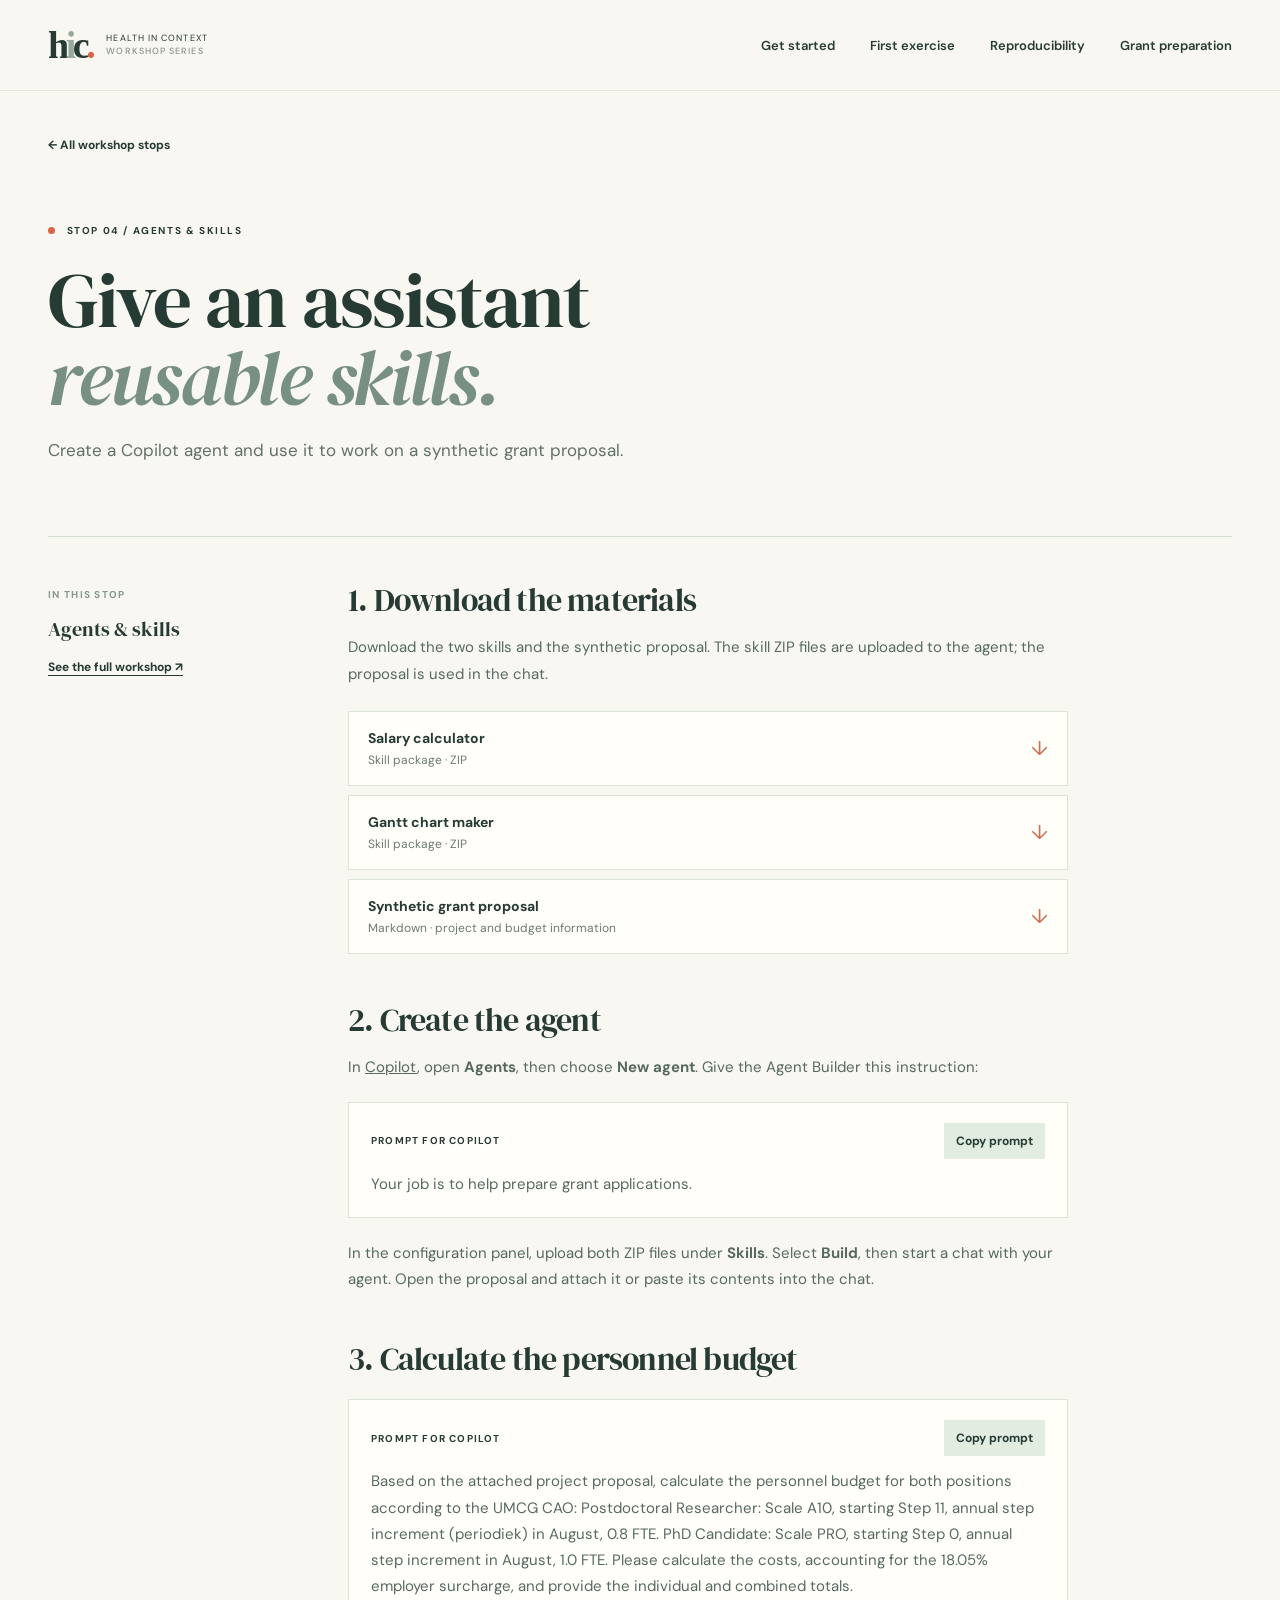
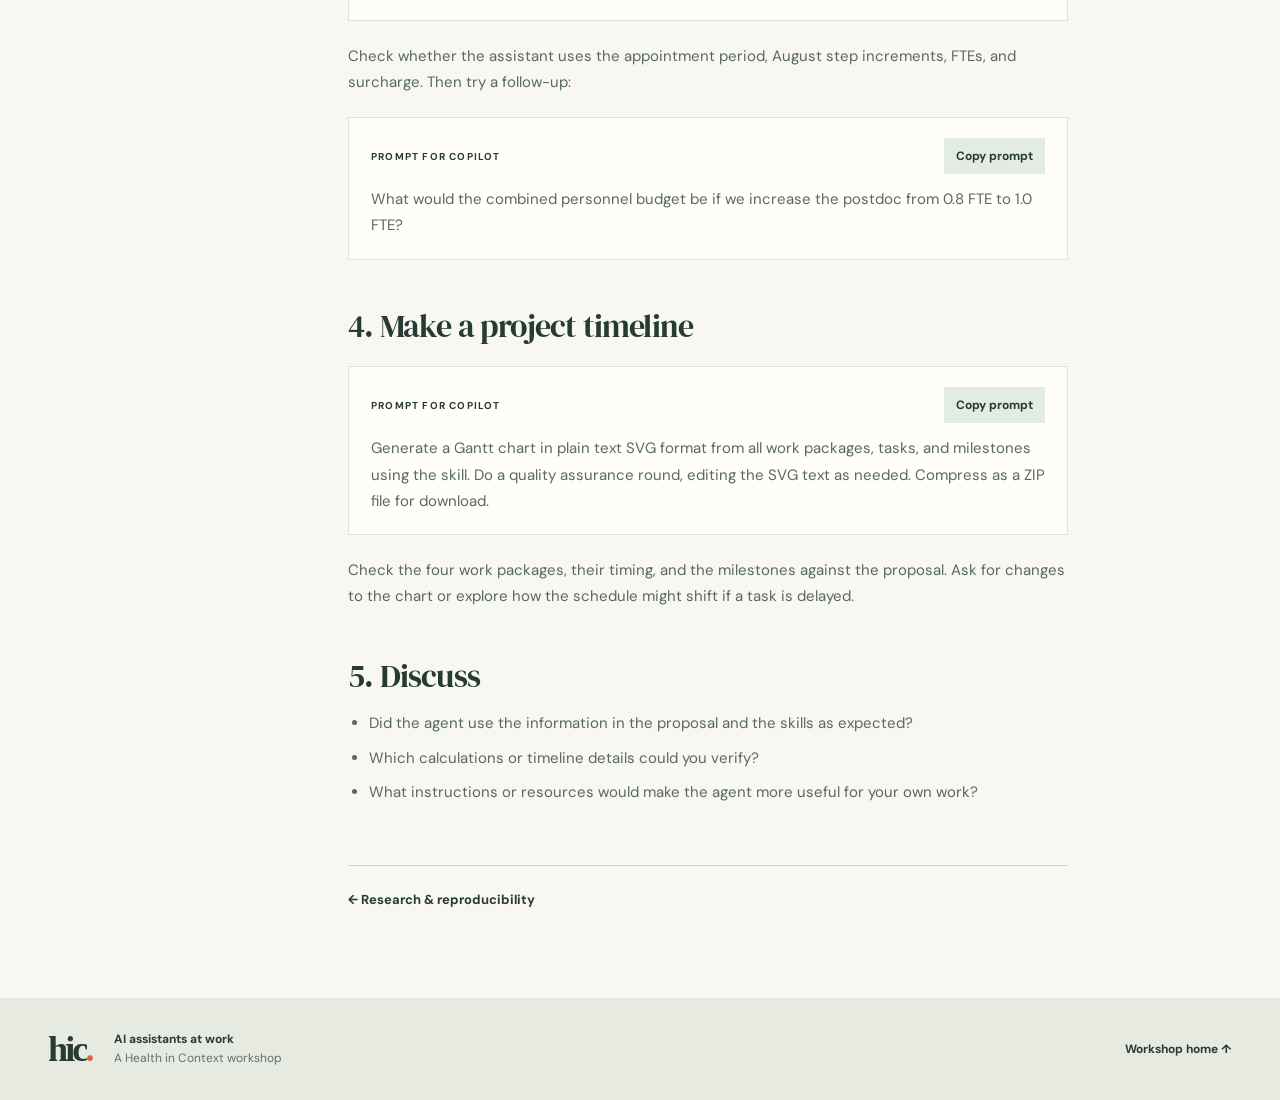
==== docs/grant.html @ f4c0f3a9 "Add workshop participant website" ====
<!doctype html><html lang="en"><head><meta charset="utf-8"><meta name="viewport" content="width=device-width, initial-scale=1"><title>Agents &amp; skills · AI assistants at work</title><link rel="stylesheet" href="style.css"><script src="script.js" defer></script></head><body>
<header class="topbar"><a class="brand" href="index.html"><span class="brand-mark">h<span>i</span>c<span class="brand-dot">.</span></span><span>HEALTH IN CONTEXT<br><b>WORKSHOP SERIES</b></span></a><nav aria-label="Workshop navigation"><a href="start.html">Get started</a><a href="first-exercise.html">First exercise</a><a href="reproducibility.html">Reproducibility</a><a href="grant.html">Grant preparation</a></nav></header>
<main class="page-main wrap"><a class="back-link" href="index.html#exercises">← All workshop stops</a><div class="page-hero"><p class="eyebrow"><span class="status-dot"></span> STOP 04 / AGENTS &amp; SKILLS</p><h1>Give an assistant<br><em>reusable skills.</em></h1><p>Create a Copilot agent and use it to work on a synthetic grant proposal.</p></div><div class="page-layout"><aside class="page-aside"><span>IN THIS STOP</span><p>Agents &amp; skills</p><a href="index.html#exercises">See the full workshop ↗</a></aside><div class="page-content"><h2>1. Download the materials</h2><p>Download the two skills and the synthetic proposal. The skill ZIP files are uploaded to the agent; the proposal is used in the chat.</p><div class="downloads"><a class="download" href="downloads/salary-calculator.zip" download><span><strong>Salary calculator</strong><small>Skill package · ZIP</small></span><span aria-hidden="true">↓</span></a><a class="download" href="downloads/make-gantt-chart.zip" download><span><strong>Gantt chart maker</strong><small>Skill package · ZIP</small></span><span aria-hidden="true">↓</span></a><a class="download" href="downloads/synthetic_grant_proposal.md" download><span><strong>Synthetic grant proposal</strong><small>Markdown · project and budget information</small></span><span aria-hidden="true">↓</span></a></div><h2>2. Create the agent</h2><p>In <a href="https://m365.cloud.microsoft/chat" target="_blank" rel="noopener noreferrer">Copilot</a>, open <strong>Agents</strong>, then choose <strong>New agent</strong>. Give the Agent Builder this instruction:</p><div class="prompt-box"><div class="prompt-head"><span>PROMPT FOR COPILOT</span><button type="button" class="copy-prompt">Copy prompt</button></div><p class="prompt-text">Your job is to help prepare grant applications.</p><span class="copy-status sr-only" aria-live="polite"></span></div><p>In the configuration panel, upload both ZIP files under <strong>Skills</strong>. Select <strong>Build</strong>, then start a chat with your agent. Open the proposal and attach it or paste its contents into the chat.</p><h2>3. Calculate the personnel budget</h2><div class="prompt-box"><div class="prompt-head"><span>PROMPT FOR COPILOT</span><button type="button" class="copy-prompt">Copy prompt</button></div><p class="prompt-text">Based on the attached project proposal, calculate the personnel budget for both positions according to the UMCG CAO: Postdoctoral Researcher: Scale A10, starting Step 11, annual step increment (periodiek) in August, 0.8 FTE. PhD Candidate: Scale PRO, starting Step 0, annual step increment in August, 1.0 FTE. Please calculate the costs, accounting for the 18.05% employer surcharge, and provide the individual and combined totals.</p><span class="copy-status sr-only" aria-live="polite"></span></div>
<p>Check whether the assistant uses the appointment period, August step increments, FTEs, and surcharge. Then try a follow-up:</p><div class="prompt-box"><div class="prompt-head"><span>PROMPT FOR COPILOT</span><button type="button" class="copy-prompt">Copy prompt</button></div><p class="prompt-text">What would the combined personnel budget be if we increase the postdoc from 0.8 FTE to 1.0 FTE?</p><span class="copy-status sr-only" aria-live="polite"></span></div><h2>4. Make a project timeline</h2><div class="prompt-box"><div class="prompt-head"><span>PROMPT FOR COPILOT</span><button type="button" class="copy-prompt">Copy prompt</button></div><p class="prompt-text">Generate a Gantt chart in plain text SVG format from all work packages, tasks, and milestones using the skill. Do a quality assurance round, editing the SVG text as needed. Compress as a ZIP file for download.</p><span class="copy-status sr-only" aria-live="polite"></span></div>
<p>Check the four work packages, their timing, and the milestones against the proposal. Ask for changes to the chart or explore how the schedule might shift if a task is delayed.</p><h2>5. Discuss</h2><ul><li>Did the agent use the information in the proposal and the skills as expected?</li><li>Which calculations or timeline details could you verify?</li><li>What instructions or resources would make the agent more useful for your own work?</li></ul><nav class="page-navigation" aria-label="Workshop stops"><a href="reproducibility.html">← Research & reproducibility</a><span></span></nav></div></div></main><footer><div class="wrap footer-inner"><span class="footer-brand">hic<span>.</span></span><p>AI assistants at work<br><span>A Health in Context workshop</span></p><a href="index.html">Workshop home ↑</a></div></footer></body></html>
---- docs/style.css ----
@import url('https://fonts.googleapis.com/css2?family=DM+Sans:wght@400;500;600;700&family=DM+Serif+Display:ital@0;1&display=swap');
:root{--ink:#273b35;--paper:#f8f7f1;--accent:#d96448;--muted:#61716a}*{box-sizing:border-box}html{scroll-behavior:smooth}body{margin:0;background:var(--paper);color:var(--ink);font-family:'DM Sans',sans-serif;font-size:16px}a{color:inherit}h1,h2,h3,p{margin-top:0}h1,h2,h3{font-family:'DM Serif Display',Georgia,serif;font-weight:400;letter-spacing:-.025em}em{font-weight:400}h2{font-size:clamp(2.7rem,5vw,4.7rem);line-height:1.02;margin-bottom:0}.wrap{max-width:1280px;padding-left:48px;padding-right:48px;margin:auto}.topbar{height:91px;display:flex;align-items:center;justify-content:space-between;padding:0 48px;border-bottom:1px solid #e3e6dc;max-width:1440px;margin:auto}.brand{text-decoration:none;display:flex;align-items:center;gap:14px;font-size:9px;line-height:1.5;letter-spacing:.12em}.brand b{font-weight:500;color:#87918b}.brand-mark{font:bold 38px Georgia,serif;letter-spacing:-.09em}.brand-mark span:first-child{color:#98a999}.brand-dot,.footer-brand span{color:var(--accent)}nav{display:flex;align-items:center;gap:35px}nav a{text-decoration:none;font-size:13px;font-weight:600}nav .nav-action{background:var(--ink);color:white;padding:14px 18px;border-radius:3px}.nav-action span{margin-left:12px}.hero{min-height:585px;display:grid;grid-template-columns:1.05fr .95fr;align-items:center;gap:40px;padding-top:55px;padding-bottom:65px}.eyebrow{font-size:10px;font-weight:700;letter-spacing:.16em;margin-bottom:25px}.status-dot{display:inline-block;width:7px;height:7px;border-radius:50%;background:var(--accent);margin-right:8px}.hero h1{font-size:clamp(4rem,6.4vw,6.4rem);line-height:.99;margin-bottom:25px}.hero h1 em,.section-heading h2 em,.guide-title h2 em,.closing h2 em{color:#789081}.hero-description{max-width:470px;color:#62736b;line-height:1.75;font-size:16px}.hero-actions{display:flex;align-items:center;gap:27px;margin-top:32px}.button{text-decoration:none;display:inline-flex;gap:35px;align-items:center;padding:17px 21px;font-size:13px;font-weight:700;border-radius:3px}.primary{background:var(--accent);color:white}.text-link{font-size:13px;font-weight:700;text-decoration:none}.hero-art{height:430px;position:relative;background:#e5e9dd;border-radius:48% 48% 46% 46%;overflow:hidden}.art-orbit{position:absolute;border:1px solid #bdcabc;border-radius:50%;inset:35px}.orbit-two{inset:70px}.art-card{position:absolute;background:#fbfaf4;box-shadow:0 16px 30px #5167591c;border:1px solid #e2e7dc;border-radius:5px;padding:19px 22px}.art-card span{display:block;color:#a0a9a0;font-size:9px;font-weight:700;letter-spacing:.12em;margin-bottom:14px}.art-card b{font-size:15px}.card-top{width:235px;top:62px;left:14%;transform:rotate(-6deg)}.art-line{height:6px;background:#e9ece3;width:90%;margin-top:14px;border-radius:6px}.art-line.short{width:58%;margin-top:7px}.card-bottom{width:265px;bottom:48px;right:12%;transform:rotate(5deg)}.mini-chart{height:95px;margin-bottom:12px;border-bottom:1px solid #d5ddd3;position:relative;display:flex;justify-content:space-between}.mini-chart i{height:100%;border-left:1px solid #e8ece5}.mini-chart svg{position:absolute;inset:0;width:100%;height:100%}.art-spark{position:absolute;font-size:58px;color:var(--accent);right:19%;top:35px}.art-caption{position:absolute;left:9%;bottom:43px;font-size:9px;line-height:1.6;letter-spacing:.12em;font-weight:700;color:#768b7b}.journey{background:#30493f;color:#f6f6ee}.journey-inner{display:grid;grid-template-columns:1fr 1fr;gap:80px;padding-top:60px;padding-bottom:65px}.light{color:#b7cab9}.journey h2{font-size:3.5rem}.journey h2 em{color:#b7cab9}.journey-inner>div+div>p{font-size:17px;line-height:1.65;max-width:530px;color:#e0e8df}.steps{display:flex;gap:25px;border-top:1px solid #708378;padding-top:20px;margin-top:25px;flex-wrap:wrap}.steps span{font-size:11px;color:#e0e8df}.steps b{color:#e7a390;margin-right:6px}.exercises{padding-top:100px;padding-bottom:110px}.section-heading{display:flex;justify-content:space-between;align-items:end;gap:40px;margin-bottom:45px}.section-heading>p{max-width:370px;line-height:1.7;color:var(--muted);font-size:14px;margin-bottom:5px}.cards{display:grid;grid-template-columns:repeat(4,1fr);gap:14px}.topic-card{min-height:335px;padding:22px;text-decoration:none;display:flex;flex-direction:column;transition:transform .2s}.topic-card:hover{transform:translateY(-5px)}.card-cream{background:#ebe8d8}.card-peach{background:#f3dfd4}.card-green{background:#dce8d9}.card-blue{background:#dbe7e6}.card-meta{display:flex;justify-content:space-between;font-size:9px;font-weight:700;letter-spacing:.11em}.card-icon{font-size:37px;color:#d2694d;margin-top:32px;height:47px}.topic-card h3{font-size:31px;line-height:1.05;margin:12px 0}.topic-card p{font-size:13px;line-height:1.6;color:#52645c;max-width:215px}.card-link{font-size:12px;font-weight:700;margin-top:auto;padding-top:16px;border-top:1px solid #859c8b70;display:flex;justify-content:space-between}.guide{background:#efefe7;padding:95px 0}.guide-title{margin-bottom:55px}.guide-title>p:last-child{color:var(--muted);line-height:1.7;margin-top:18px}.guide-row{display:grid;grid-template-columns:1fr 2fr;gap:40px;border-top:1px solid #cfd8cc;padding:38px 0;scroll-margin-top:20px}.row-number{font:36px 'DM Serif Display',Georgia,serif;color:#d16d50}.row-number span{font:700 10px 'DM Sans',sans-serif;letter-spacing:.13em;color:#74837b;margin-left:15px}.guide-row h3{font-size:30px;margin-bottom:12px}.guide-row p{max-width:710px;line-height:1.7;color:#566a60;font-size:15px}.inline-action{font-size:13px;font-weight:700;text-underline-offset:5px}.prompt-box{background:#fffef9;border:1px solid #dce3d7;padding:20px 22px;margin:22px 0}.prompt-head{display:flex;justify-content:space-between;align-items:center;gap:10px;margin-bottom:12px}.prompt-head span{font-size:10px;letter-spacing:.12em;font-weight:700}.prompt-head button{font:700 12px 'DM Sans',sans-serif;color:var(--ink);background:#e3ece0;border:0;padding:10px 12px;cursor:pointer}.prompt-box p{font-size:13px;line-height:1.7;margin:0}.note{font-size:12px!important;margin:20px 0 0}.closing{padding-top:100px;padding-bottom:100px;display:grid;grid-template-columns:auto 1.3fr 1fr auto;align-items:center;gap:35px}.closing-star{font-size:65px;color:var(--accent)}.closing h2{font-size:3.2rem}.closing>p{color:var(--muted);font-size:14px;line-height:1.7;max-width:300px;margin:0}.dark{background:var(--ink);color:white;white-space:nowrap}footer{background:#e6eae1}.footer-inner{display:flex;align-items:center;gap:22px;padding-top:30px;padding-bottom:30px}.footer-brand{font:bold 36px Georgia,serif;letter-spacing:-.08em}.footer-inner p{font-size:12px;font-weight:700;line-height:1.6;margin:0}.footer-inner p span{font-weight:400;color:var(--muted)}.footer-inner>a{margin-left:auto;font-size:12px;font-weight:700;text-decoration:none}.sr-only{position:absolute;width:1px;height:1px;padding:0;margin:-1px;overflow:hidden;clip:rect(0,0,0,0);white-space:nowrap;border:0}a:focus-visible,button:focus-visible{outline:3px solid #bd5138;outline-offset:4px}@media(max-width:900px){.hero{grid-template-columns:1fr 1fr}.cards{grid-template-columns:repeat(2,1fr)}.closing{grid-template-columns:auto 1fr 1fr}.closing .button{grid-column:2}.hero-art{height:370px}.journey-inner{gap:30px}}@media(max-width:650px){.wrap{padding-left:22px;padding-right:22px}.topbar{padding:0 22px;height:75px}nav{gap:12px}nav a:not(.nav-action){display:none}.hero{grid-template-columns:1fr;padding-top:55px;gap:35px}.hero h1{font-size:3.7rem}.hero-art{height:330px}.journey-inner{grid-template-columns:1fr;gap:25px}.journey h2{font-size:3rem}.section-heading{display:block}.section-heading>p{margin-top:20px}.exercises{padding-top:75px;padding-bottom:75px}.cards{grid-template-columns:1fr 1fr}.topic-card{padding:17px;min-height:300px}.topic-card h3{font-size:25px}.guide{padding:70px 0}.guide-row{grid-template-columns:1fr;gap:15px}.closing{grid-template-columns:auto 1fr;padding-top:70px;padding-bottom:70px}.closing>p,.closing .button{grid-column:2}.footer-inner{flex-wrap:wrap}.footer-inner>a{margin-left:0;width:100%}}
.page-main{padding-top:42px;padding-bottom:90px}.back-link{font-size:12px;font-weight:700;text-decoration:none}.page-hero{padding:70px 0 55px;max-width:850px}.page-hero h1{font-size:clamp(3.7rem,6vw,6rem);line-height:1;margin-bottom:20px}.page-hero h1 em{color:#789081}.page-hero>p:last-child{font-size:17px;line-height:1.7;color:var(--muted);max-width:620px}.page-layout{display:grid;grid-template-columns:220px minmax(0,720px);gap:80px;border-top:1px solid #d6ded3;padding-top:45px}.page-aside span{font-size:10px;font-weight:700;letter-spacing:.13em;color:#87978b}.page-aside p{font-family:'DM Serif Display',Georgia,serif;font-size:20px;margin:12px 0}.page-aside a{font-size:12px;font-weight:700;text-underline-offset:4px}.page-content h2{font-size:32px;line-height:1.15;margin:48px 0 15px}.page-content h2:first-child{margin-top:0}.page-content h3{font-size:23px;margin:30px 0 10px}.page-content p,.page-content li{color:#566a60;font-size:15px;line-height:1.75}.page-content li{margin-bottom:8px}.page-content ul{padding-left:21px}.tip{background:#e1ebe0;border-left:3px solid #789081;padding:20px 22px;margin:0 0 30px}.tip strong{font-size:13px}.tip p{margin:7px 0 0}.downloads{display:grid;gap:9px;margin:24px 0}.download{display:flex;justify-content:space-between;align-items:center;gap:15px;padding:17px 19px;background:#fffef9;border:1px solid #dce3d7;text-decoration:none}.download:hover{border-color:#789081}.download strong{display:block;font-size:14px}.download small{display:block;margin-top:5px;font-size:12px;color:#6d7b72}.download>span:last-child{font-size:20px;color:#d16d50}.page-navigation{display:flex;justify-content:space-between;gap:20px;border-top:1px solid #cfd8cc;padding-top:25px;margin-top:60px}.page-navigation a{font-size:13px;font-weight:700;text-decoration:none}.page-content code{background:#e8ece4;padding:2px 4px}@media(max-width:650px){.page-hero{padding:55px 0 40px}.page-hero h1{font-size:3.5rem}.page-layout{grid-template-columns:1fr;gap:28px}.page-aside{border-bottom:1px solid #d6ded3;padding-bottom:20px}.page-main{padding-bottom:65px}}
@media(max-width:650px){.topbar{height:auto;min-height:75px;flex-wrap:wrap;gap:12px;padding-top:16px;padding-bottom:14px}.topbar nav{width:100%;display:flex;gap:15px;overflow-x:auto;padding-bottom:3px}.topbar nav a:not(.nav-action){display:block;white-space:nowrap;font-size:12px}.hero{padding-bottom:45px}.exercises{padding-top:40px}}
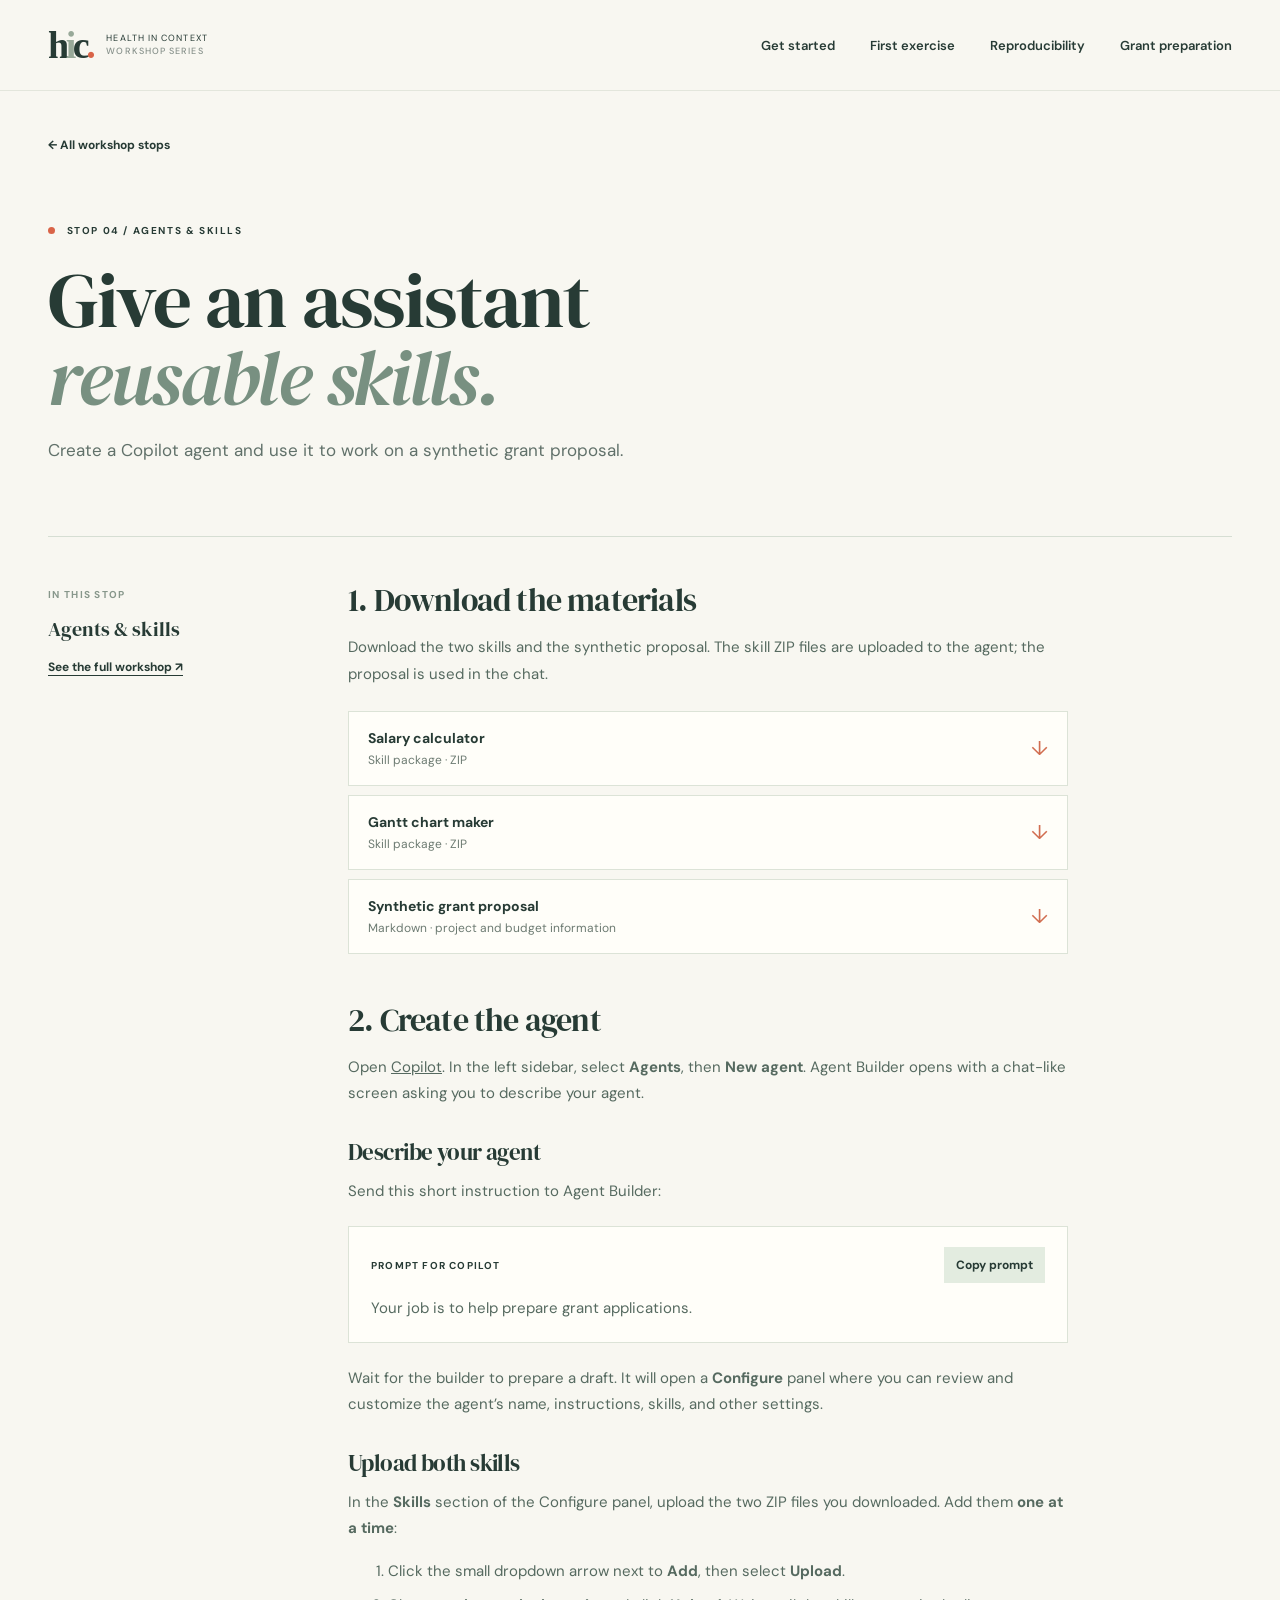
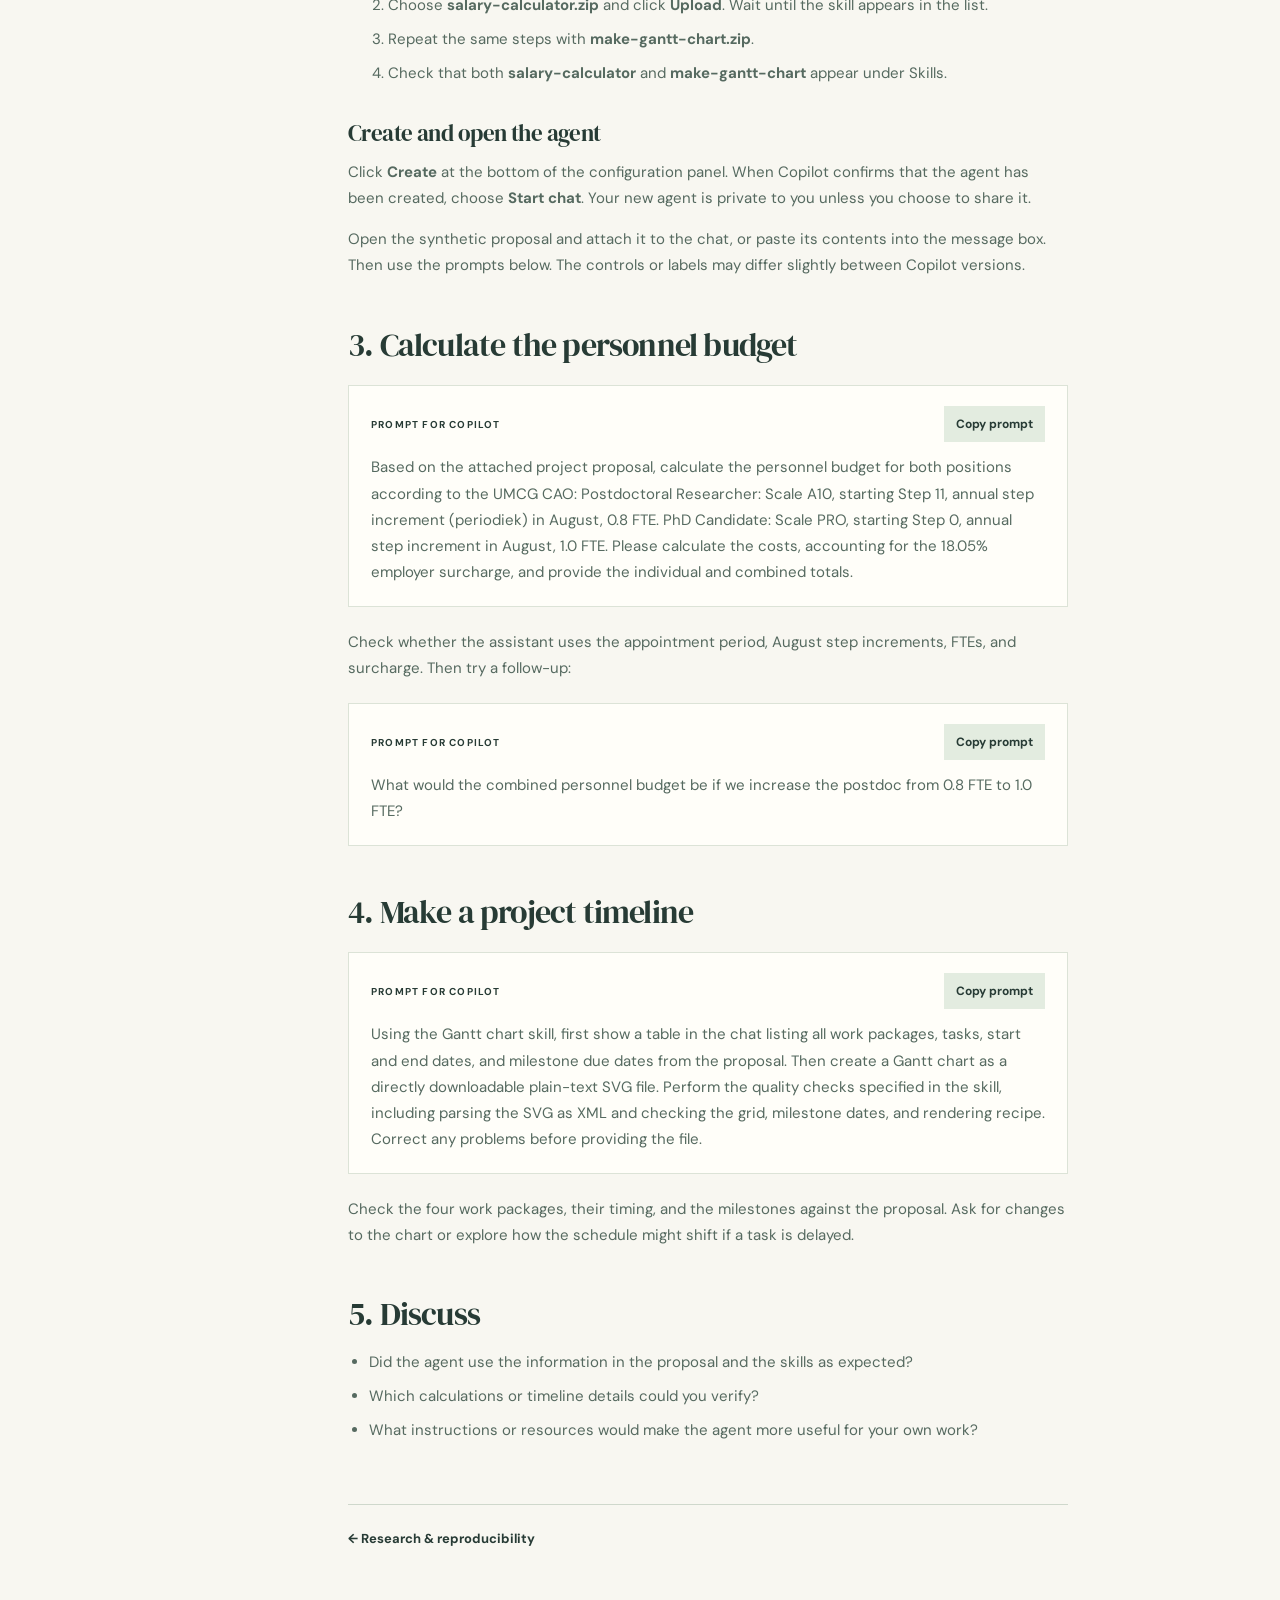
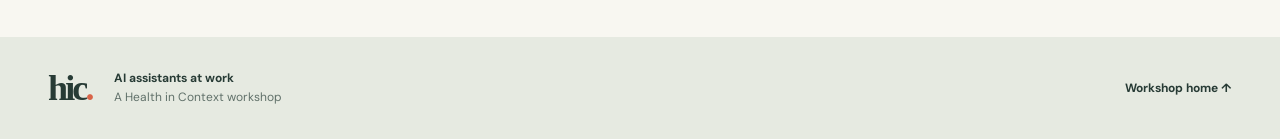
==== commit 48e054d0: "Clarify grant exercise setup and Gantt prompt" ====
--- a/docs/grant.html
+++ b/docs/grant.html
@@ -1,5 +1,5 @@
 <!doctype html><html lang="en"><head><meta charset="utf-8"><meta name="viewport" content="width=device-width, initial-scale=1"><title>Agents &amp; skills · AI assistants at work</title><link rel="stylesheet" href="style.css"><script src="script.js" defer></script></head><body>
 <header class="topbar"><a class="brand" href="index.html"><span class="brand-mark">h<span>i</span>c<span class="brand-dot">.</span></span><span>HEALTH IN CONTEXT<br><b>WORKSHOP SERIES</b></span></a><nav aria-label="Workshop navigation"><a href="start.html">Get started</a><a href="first-exercise.html">First exercise</a><a href="reproducibility.html">Reproducibility</a><a href="grant.html">Grant preparation</a></nav></header>
-<main class="page-main wrap"><a class="back-link" href="index.html#exercises">← All workshop stops</a><div class="page-hero"><p class="eyebrow"><span class="status-dot"></span> STOP 04 / AGENTS &amp; SKILLS</p><h1>Give an assistant<br><em>reusable skills.</em></h1><p>Create a Copilot agent and use it to work on a synthetic grant proposal.</p></div><div class="page-layout"><aside class="page-aside"><span>IN THIS STOP</span><p>Agents &amp; skills</p><a href="index.html#exercises">See the full workshop ↗</a></aside><div class="page-content"><h2>1. Download the materials</h2><p>Download the two skills and the synthetic proposal. The skill ZIP files are uploaded to the agent; the proposal is used in the chat.</p><div class="downloads"><a class="download" href="downloads/salary-calculator.zip" download><span><strong>Salary calculator</strong><small>Skill package · ZIP</small></span><span aria-hidden="true">↓</span></a><a class="download" href="downloads/make-gantt-chart.zip" download><span><strong>Gantt chart maker</strong><small>Skill package · ZIP</small></span><span aria-hidden="true">↓</span></a><a class="download" href="downloads/synthetic_grant_proposal.md" download><span><strong>Synthetic grant proposal</strong><small>Markdown · project and budget information</small></span><span aria-hidden="true">↓</span></a></div><h2>2. Create the agent</h2><p>In <a href="https://m365.cloud.microsoft/chat" target="_blank" rel="noopener noreferrer">Copilot</a>, open <strong>Agents</strong>, then choose <strong>New agent</strong>. Give the Agent Builder this instruction:</p><div class="prompt-box"><div class="prompt-head"><span>PROMPT FOR COPILOT</span><button type="button" class="copy-prompt">Copy prompt</button></div><p class="prompt-text">Your job is to help prepare grant applications.</p><span class="copy-status sr-only" aria-live="polite"></span></div><p>In the configuration panel, upload both ZIP files under <strong>Skills</strong>. Select <strong>Build</strong>, then start a chat with your agent. Open the proposal and attach it or paste its contents into the chat.</p><h2>3. Calculate the personnel budget</h2><div class="prompt-box"><div class="prompt-head"><span>PROMPT FOR COPILOT</span><button type="button" class="copy-prompt">Copy prompt</button></div><p class="prompt-text">Based on the attached project proposal, calculate the personnel budget for both positions according to the UMCG CAO: Postdoctoral Researcher: Scale A10, starting Step 11, annual step increment (periodiek) in August, 0.8 FTE. PhD Candidate: Scale PRO, starting Step 0, annual step increment in August, 1.0 FTE. Please calculate the costs, accounting for the 18.05% employer surcharge, and provide the individual and combined totals.</p><span class="copy-status sr-only" aria-live="polite"></span></div>
-<p>Check whether the assistant uses the appointment period, August step increments, FTEs, and surcharge. Then try a follow-up:</p><div class="prompt-box"><div class="prompt-head"><span>PROMPT FOR COPILOT</span><button type="button" class="copy-prompt">Copy prompt</button></div><p class="prompt-text">What would the combined personnel budget be if we increase the postdoc from 0.8 FTE to 1.0 FTE?</p><span class="copy-status sr-only" aria-live="polite"></span></div><h2>4. Make a project timeline</h2><div class="prompt-box"><div class="prompt-head"><span>PROMPT FOR COPILOT</span><button type="button" class="copy-prompt">Copy prompt</button></div><p class="prompt-text">Generate a Gantt chart in plain text SVG format from all work packages, tasks, and milestones using the skill. Do a quality assurance round, editing the SVG text as needed. Compress as a ZIP file for download.</p><span class="copy-status sr-only" aria-live="polite"></span></div>
+<main class="page-main wrap"><a class="back-link" href="index.html#exercises">← All workshop stops</a><div class="page-hero"><p class="eyebrow"><span class="status-dot"></span> STOP 04 / AGENTS &amp; SKILLS</p><h1>Give an assistant<br><em>reusable skills.</em></h1><p>Create a Copilot agent and use it to work on a synthetic grant proposal.</p></div><div class="page-layout"><aside class="page-aside"><span>IN THIS STOP</span><p>Agents &amp; skills</p><a href="index.html#exercises">See the full workshop ↗</a></aside><div class="page-content"><h2>1. Download the materials</h2><p>Download the two skills and the synthetic proposal. The skill ZIP files are uploaded to the agent; the proposal is used in the chat.</p><div class="downloads"><a class="download" href="downloads/salary-calculator.zip" download><span><strong>Salary calculator</strong><small>Skill package · ZIP</small></span><span aria-hidden="true">↓</span></a><a class="download" href="downloads/make-gantt-chart.zip" download><span><strong>Gantt chart maker</strong><small>Skill package · ZIP</small></span><span aria-hidden="true">↓</span></a><a class="download" href="downloads/synthetic_grant_proposal.md" download><span><strong>Synthetic grant proposal</strong><small>Markdown · project and budget information</small></span><span aria-hidden="true">↓</span></a></div><h2>2. Create the agent</h2><p>Open <a href="https://m365.cloud.microsoft/chat" target="_blank" rel="noopener noreferrer">Copilot</a>. In the left sidebar, select <strong>Agents</strong>, then <strong>New agent</strong>. Agent Builder opens with a chat-like screen asking you to describe your agent.</p><h3>Describe your agent</h3><p>Send this short instruction to Agent Builder:</p><div class="prompt-box"><div class="prompt-head"><span>PROMPT FOR COPILOT</span><button type="button" class="copy-prompt">Copy prompt</button></div><p class="prompt-text">Your job is to help prepare grant applications.</p><span class="copy-status sr-only" aria-live="polite"></span></div><p>Wait for the builder to prepare a draft. It will open a <strong>Configure</strong> panel where you can review and customize the agent’s name, instructions, skills, and other settings.</p><h3>Upload both skills</h3><p>In the <strong>Skills</strong> section of the Configure panel, upload the two ZIP files you downloaded. Add them <strong>one at a time</strong>:</p><ol><li>Click the small dropdown arrow next to <strong>Add</strong>, then select <strong>Upload</strong>.</li><li>Choose <strong>salary-calculator.zip</strong> and click <strong>Upload</strong>. Wait until the skill appears in the list.</li><li>Repeat the same steps with <strong>make-gantt-chart.zip</strong>.</li><li>Check that both <strong>salary-calculator</strong> and <strong>make-gantt-chart</strong> appear under Skills.</li></ol><h3>Create and open the agent</h3><p>Click <strong>Create</strong> at the bottom of the configuration panel. When Copilot confirms that the agent has been created, choose <strong>Start chat</strong>. Your new agent is private to you unless you choose to share it.</p><p>Open the synthetic proposal and attach it to the chat, or paste its contents into the message box. Then use the prompts below. The controls or labels may differ slightly between Copilot versions.</p><h2>3. Calculate the personnel budget</h2><div class="prompt-box"><div class="prompt-head"><span>PROMPT FOR COPILOT</span><button type="button" class="copy-prompt">Copy prompt</button></div><p class="prompt-text">Based on the attached project proposal, calculate the personnel budget for both positions according to the UMCG CAO: Postdoctoral Researcher: Scale A10, starting Step 11, annual step increment (periodiek) in August, 0.8 FTE. PhD Candidate: Scale PRO, starting Step 0, annual step increment in August, 1.0 FTE. Please calculate the costs, accounting for the 18.05% employer surcharge, and provide the individual and combined totals.</p><span class="copy-status sr-only" aria-live="polite"></span></div>
+<p>Check whether the assistant uses the appointment period, August step increments, FTEs, and surcharge. Then try a follow-up:</p><div class="prompt-box"><div class="prompt-head"><span>PROMPT FOR COPILOT</span><button type="button" class="copy-prompt">Copy prompt</button></div><p class="prompt-text">What would the combined personnel budget be if we increase the postdoc from 0.8 FTE to 1.0 FTE?</p><span class="copy-status sr-only" aria-live="polite"></span></div><h2>4. Make a project timeline</h2><div class="prompt-box"><div class="prompt-head"><span>PROMPT FOR COPILOT</span><button type="button" class="copy-prompt">Copy prompt</button></div><p class="prompt-text">Using the Gantt chart skill, first show a table in the chat listing all work packages, tasks, start and end dates, and milestone due dates from the proposal. Then create a Gantt chart as a directly downloadable plain-text SVG file. Perform the quality checks specified in the skill, including parsing the SVG as XML and checking the grid, milestone dates, and rendering recipe. Correct any problems before providing the file.</p><span class="copy-status sr-only" aria-live="polite"></span></div>
 <p>Check the four work packages, their timing, and the milestones against the proposal. Ask for changes to the chart or explore how the schedule might shift if a task is delayed.</p><h2>5. Discuss</h2><ul><li>Did the agent use the information in the proposal and the skills as expected?</li><li>Which calculations or timeline details could you verify?</li><li>What instructions or resources would make the agent more useful for your own work?</li></ul><nav class="page-navigation" aria-label="Workshop stops"><a href="reproducibility.html">← Research & reproducibility</a><span></span></nav></div></div></main><footer><div class="wrap footer-inner"><span class="footer-brand">hic<span>.</span></span><p>AI assistants at work<br><span>A Health in Context workshop</span></p><a href="index.html">Workshop home ↑</a></div></footer></body></html>
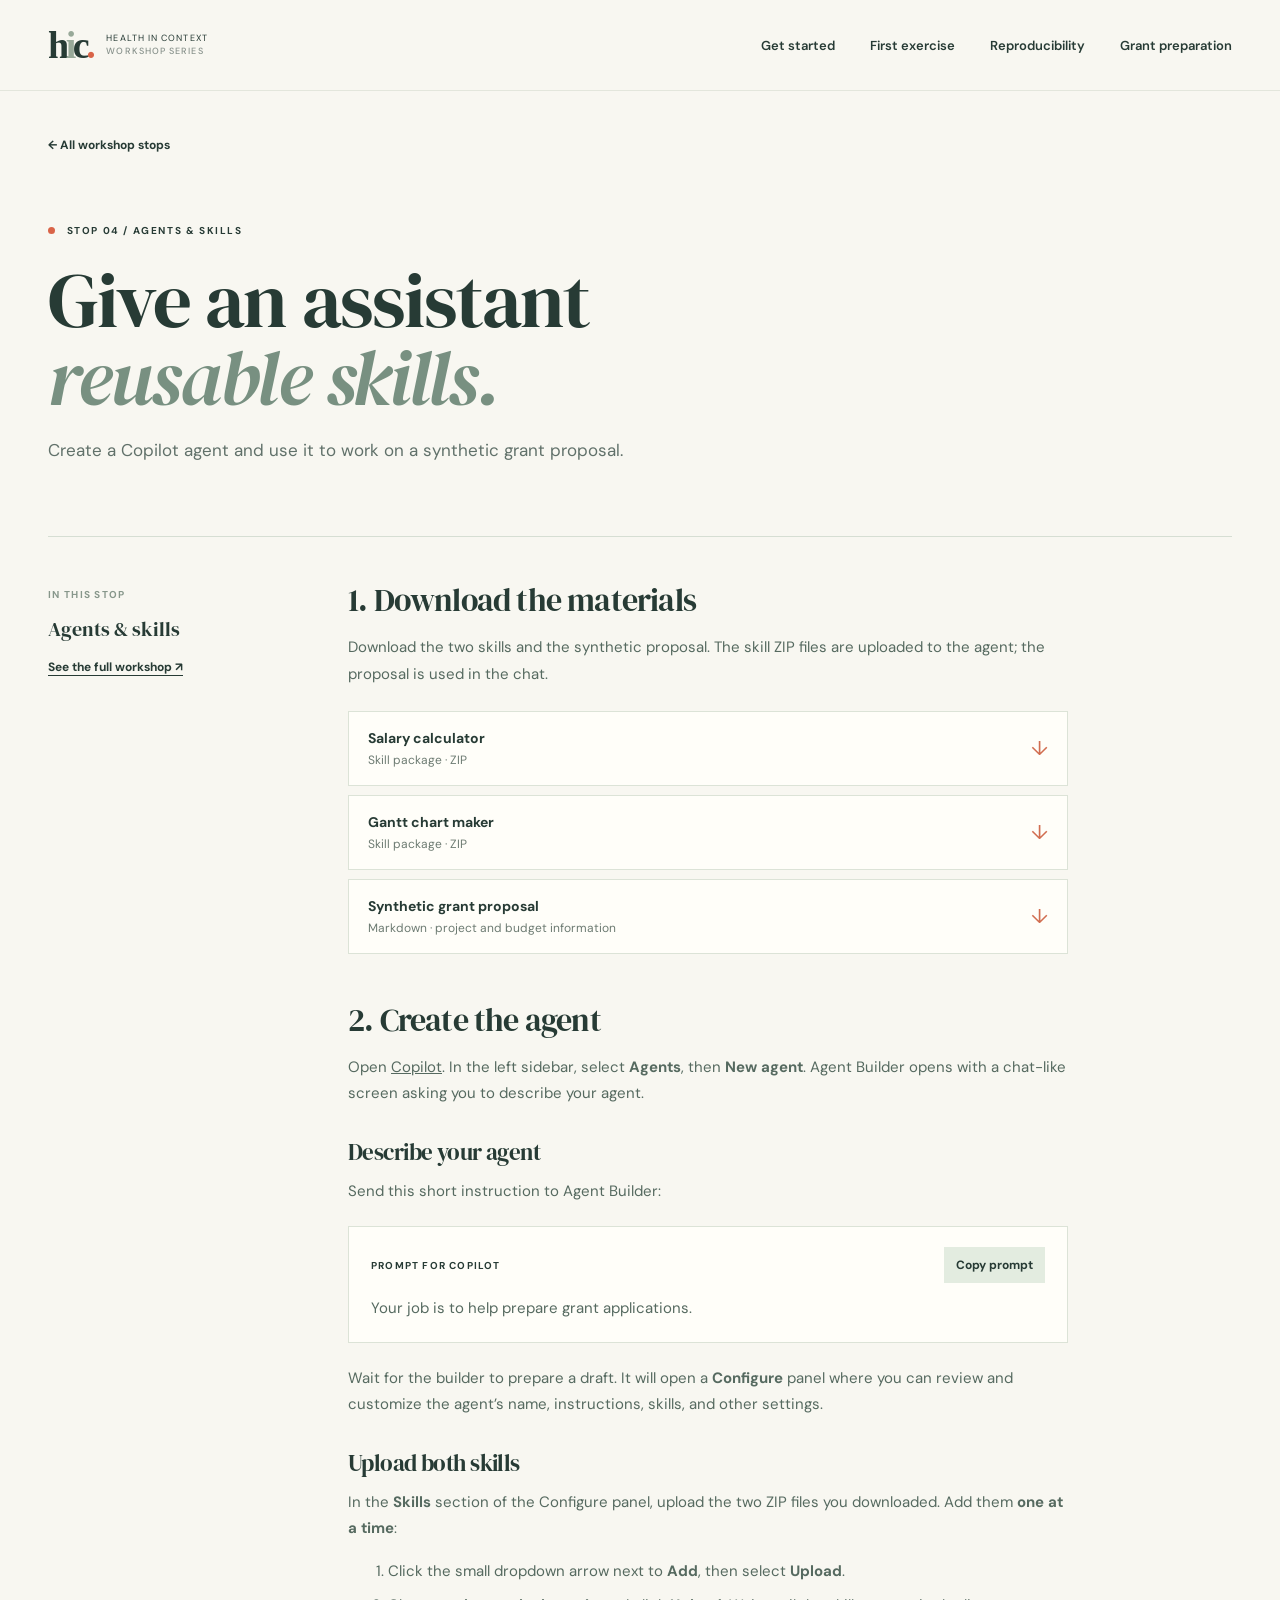
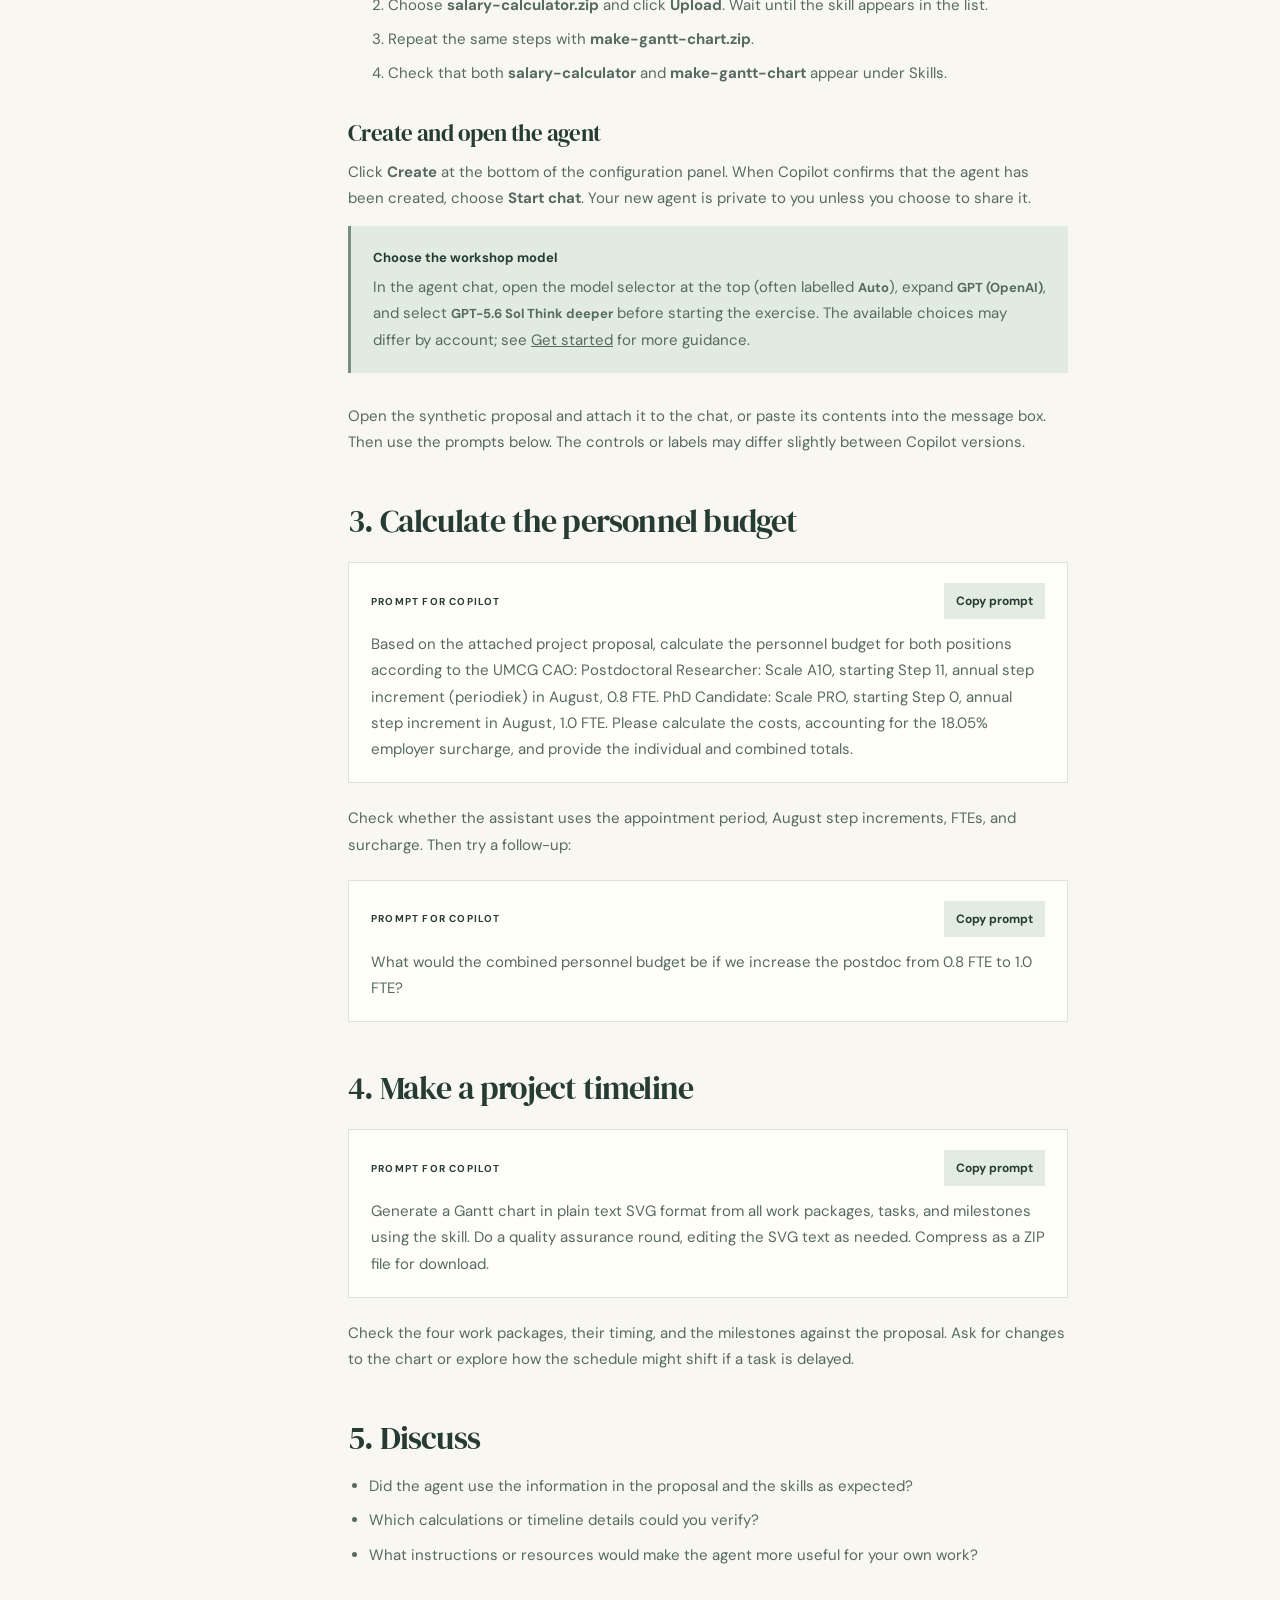
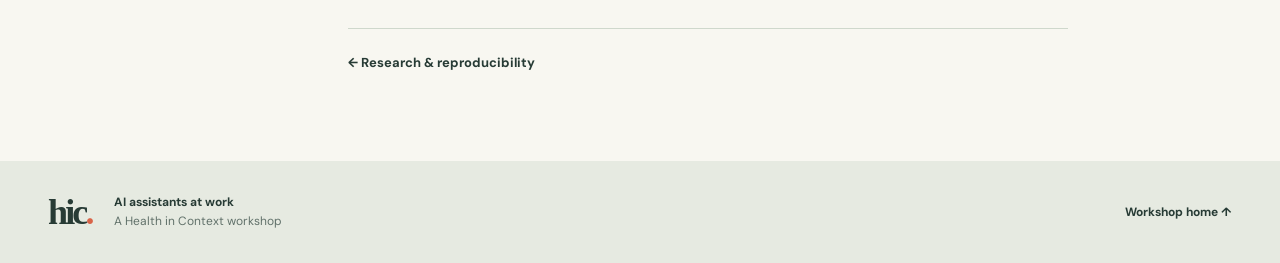
==== commit 10664a6d: "Remind participants to select workshop model" ====
--- a/docs/grant.html
+++ b/docs/grant.html
@@ -1,5 +1,5 @@
 <!doctype html><html lang="en"><head><meta charset="utf-8"><meta name="viewport" content="width=device-width, initial-scale=1"><title>Agents &amp; skills · AI assistants at work</title><link rel="stylesheet" href="style.css"><script src="script.js" defer></script></head><body>
 <header class="topbar"><a class="brand" href="index.html"><span class="brand-mark">h<span>i</span>c<span class="brand-dot">.</span></span><span>HEALTH IN CONTEXT<br><b>WORKSHOP SERIES</b></span></a><nav aria-label="Workshop navigation"><a href="start.html">Get started</a><a href="first-exercise.html">First exercise</a><a href="reproducibility.html">Reproducibility</a><a href="grant.html">Grant preparation</a></nav></header>
-<main class="page-main wrap"><a class="back-link" href="index.html#exercises">← All workshop stops</a><div class="page-hero"><p class="eyebrow"><span class="status-dot"></span> STOP 04 / AGENTS &amp; SKILLS</p><h1>Give an assistant<br><em>reusable skills.</em></h1><p>Create a Copilot agent and use it to work on a synthetic grant proposal.</p></div><div class="page-layout"><aside class="page-aside"><span>IN THIS STOP</span><p>Agents &amp; skills</p><a href="index.html#exercises">See the full workshop ↗</a></aside><div class="page-content"><h2>1. Download the materials</h2><p>Download the two skills and the synthetic proposal. The skill ZIP files are uploaded to the agent; the proposal is used in the chat.</p><div class="downloads"><a class="download" href="downloads/salary-calculator.zip" download><span><strong>Salary calculator</strong><small>Skill package · ZIP</small></span><span aria-hidden="true">↓</span></a><a class="download" href="downloads/make-gantt-chart.zip" download><span><strong>Gantt chart maker</strong><small>Skill package · ZIP</small></span><span aria-hidden="true">↓</span></a><a class="download" href="downloads/synthetic_grant_proposal.md" download><span><strong>Synthetic grant proposal</strong><small>Markdown · project and budget information</small></span><span aria-hidden="true">↓</span></a></div><h2>2. Create the agent</h2><p>Open <a href="https://m365.cloud.microsoft/chat" target="_blank" rel="noopener noreferrer">Copilot</a>. In the left sidebar, select <strong>Agents</strong>, then <strong>New agent</strong>. Agent Builder opens with a chat-like screen asking you to describe your agent.</p><h3>Describe your agent</h3><p>Send this short instruction to Agent Builder:</p><div class="prompt-box"><div class="prompt-head"><span>PROMPT FOR COPILOT</span><button type="button" class="copy-prompt">Copy prompt</button></div><p class="prompt-text">Your job is to help prepare grant applications.</p><span class="copy-status sr-only" aria-live="polite"></span></div><p>Wait for the builder to prepare a draft. It will open a <strong>Configure</strong> panel where you can review and customize the agent’s name, instructions, skills, and other settings.</p><h3>Upload both skills</h3><p>In the <strong>Skills</strong> section of the Configure panel, upload the two ZIP files you downloaded. Add them <strong>one at a time</strong>:</p><ol><li>Click the small dropdown arrow next to <strong>Add</strong>, then select <strong>Upload</strong>.</li><li>Choose <strong>salary-calculator.zip</strong> and click <strong>Upload</strong>. Wait until the skill appears in the list.</li><li>Repeat the same steps with <strong>make-gantt-chart.zip</strong>.</li><li>Check that both <strong>salary-calculator</strong> and <strong>make-gantt-chart</strong> appear under Skills.</li></ol><h3>Create and open the agent</h3><p>Click <strong>Create</strong> at the bottom of the configuration panel. When Copilot confirms that the agent has been created, choose <strong>Start chat</strong>. Your new agent is private to you unless you choose to share it.</p><p>Open the synthetic proposal and attach it to the chat, or paste its contents into the message box. Then use the prompts below. The controls or labels may differ slightly between Copilot versions.</p><h2>3. Calculate the personnel budget</h2><div class="prompt-box"><div class="prompt-head"><span>PROMPT FOR COPILOT</span><button type="button" class="copy-prompt">Copy prompt</button></div><p class="prompt-text">Based on the attached project proposal, calculate the personnel budget for both positions according to the UMCG CAO: Postdoctoral Researcher: Scale A10, starting Step 11, annual step increment (periodiek) in August, 0.8 FTE. PhD Candidate: Scale PRO, starting Step 0, annual step increment in August, 1.0 FTE. Please calculate the costs, accounting for the 18.05% employer surcharge, and provide the individual and combined totals.</p><span class="copy-status sr-only" aria-live="polite"></span></div>
-<p>Check whether the assistant uses the appointment period, August step increments, FTEs, and surcharge. Then try a follow-up:</p><div class="prompt-box"><div class="prompt-head"><span>PROMPT FOR COPILOT</span><button type="button" class="copy-prompt">Copy prompt</button></div><p class="prompt-text">What would the combined personnel budget be if we increase the postdoc from 0.8 FTE to 1.0 FTE?</p><span class="copy-status sr-only" aria-live="polite"></span></div><h2>4. Make a project timeline</h2><div class="prompt-box"><div class="prompt-head"><span>PROMPT FOR COPILOT</span><button type="button" class="copy-prompt">Copy prompt</button></div><p class="prompt-text">Using the Gantt chart skill, first show a table in the chat listing all work packages, tasks, start and end dates, and milestone due dates from the proposal. Then create a Gantt chart as a directly downloadable plain-text SVG file. Perform the quality checks specified in the skill, including parsing the SVG as XML and checking the grid, milestone dates, and rendering recipe. Correct any problems before providing the file.</p><span class="copy-status sr-only" aria-live="polite"></span></div>
+<main class="page-main wrap"><a class="back-link" href="index.html#exercises">← All workshop stops</a><div class="page-hero"><p class="eyebrow"><span class="status-dot"></span> STOP 04 / AGENTS &amp; SKILLS</p><h1>Give an assistant<br><em>reusable skills.</em></h1><p>Create a Copilot agent and use it to work on a synthetic grant proposal.</p></div><div class="page-layout"><aside class="page-aside"><span>IN THIS STOP</span><p>Agents &amp; skills</p><a href="index.html#exercises">See the full workshop ↗</a></aside><div class="page-content"><h2>1. Download the materials</h2><p>Download the two skills and the synthetic proposal. The skill ZIP files are uploaded to the agent; the proposal is used in the chat.</p><div class="downloads"><a class="download" href="downloads/salary-calculator.zip" download><span><strong>Salary calculator</strong><small>Skill package · ZIP</small></span><span aria-hidden="true">↓</span></a><a class="download" href="downloads/make-gantt-chart.zip" download><span><strong>Gantt chart maker</strong><small>Skill package · ZIP</small></span><span aria-hidden="true">↓</span></a><a class="download" href="downloads/synthetic_grant_proposal.md" download><span><strong>Synthetic grant proposal</strong><small>Markdown · project and budget information</small></span><span aria-hidden="true">↓</span></a></div><h2>2. Create the agent</h2><p>Open <a href="https://m365.cloud.microsoft/chat" target="_blank" rel="noopener noreferrer">Copilot</a>. In the left sidebar, select <strong>Agents</strong>, then <strong>New agent</strong>. Agent Builder opens with a chat-like screen asking you to describe your agent.</p><h3>Describe your agent</h3><p>Send this short instruction to Agent Builder:</p><div class="prompt-box"><div class="prompt-head"><span>PROMPT FOR COPILOT</span><button type="button" class="copy-prompt">Copy prompt</button></div><p class="prompt-text">Your job is to help prepare grant applications.</p><span class="copy-status sr-only" aria-live="polite"></span></div><p>Wait for the builder to prepare a draft. It will open a <strong>Configure</strong> panel where you can review and customize the agent’s name, instructions, skills, and other settings.</p><h3>Upload both skills</h3><p>In the <strong>Skills</strong> section of the Configure panel, upload the two ZIP files you downloaded. Add them <strong>one at a time</strong>:</p><ol><li>Click the small dropdown arrow next to <strong>Add</strong>, then select <strong>Upload</strong>.</li><li>Choose <strong>salary-calculator.zip</strong> and click <strong>Upload</strong>. Wait until the skill appears in the list.</li><li>Repeat the same steps with <strong>make-gantt-chart.zip</strong>.</li><li>Check that both <strong>salary-calculator</strong> and <strong>make-gantt-chart</strong> appear under Skills.</li></ol><h3>Create and open the agent</h3><p>Click <strong>Create</strong> at the bottom of the configuration panel. When Copilot confirms that the agent has been created, choose <strong>Start chat</strong>. Your new agent is private to you unless you choose to share it.</p><div class="tip"><strong>Choose the workshop model</strong><p>In the agent chat, open the model selector at the top (often labelled <strong>Auto</strong>), expand <strong>GPT (OpenAI)</strong>, and select <strong>GPT-5.6 Sol Think deeper</strong> before starting the exercise. The available choices may differ by account; see <a href="start.html">Get started</a> for more guidance.</p></div><p>Open the synthetic proposal and attach it to the chat, or paste its contents into the message box. Then use the prompts below. The controls or labels may differ slightly between Copilot versions.</p><h2>3. Calculate the personnel budget</h2><div class="prompt-box"><div class="prompt-head"><span>PROMPT FOR COPILOT</span><button type="button" class="copy-prompt">Copy prompt</button></div><p class="prompt-text">Based on the attached project proposal, calculate the personnel budget for both positions according to the UMCG CAO: Postdoctoral Researcher: Scale A10, starting Step 11, annual step increment (periodiek) in August, 0.8 FTE. PhD Candidate: Scale PRO, starting Step 0, annual step increment in August, 1.0 FTE. Please calculate the costs, accounting for the 18.05% employer surcharge, and provide the individual and combined totals.</p><span class="copy-status sr-only" aria-live="polite"></span></div>
+<p>Check whether the assistant uses the appointment period, August step increments, FTEs, and surcharge. Then try a follow-up:</p><div class="prompt-box"><div class="prompt-head"><span>PROMPT FOR COPILOT</span><button type="button" class="copy-prompt">Copy prompt</button></div><p class="prompt-text">What would the combined personnel budget be if we increase the postdoc from 0.8 FTE to 1.0 FTE?</p><span class="copy-status sr-only" aria-live="polite"></span></div><h2>4. Make a project timeline</h2><div class="prompt-box"><div class="prompt-head"><span>PROMPT FOR COPILOT</span><button type="button" class="copy-prompt">Copy prompt</button></div><p class="prompt-text">Generate a Gantt chart in plain text SVG format from all work packages, tasks, and milestones using the skill. Do a quality assurance round, editing the SVG text as needed. Compress as a ZIP file for download.</p><span class="copy-status sr-only" aria-live="polite"></span></div>
 <p>Check the four work packages, their timing, and the milestones against the proposal. Ask for changes to the chart or explore how the schedule might shift if a task is delayed.</p><h2>5. Discuss</h2><ul><li>Did the agent use the information in the proposal and the skills as expected?</li><li>Which calculations or timeline details could you verify?</li><li>What instructions or resources would make the agent more useful for your own work?</li></ul><nav class="page-navigation" aria-label="Workshop stops"><a href="reproducibility.html">← Research & reproducibility</a><span></span></nav></div></div></main><footer><div class="wrap footer-inner"><span class="footer-brand">hic<span>.</span></span><p>AI assistants at work<br><span>A Health in Context workshop</span></p><a href="index.html">Workshop home ↑</a></div></footer></body></html>
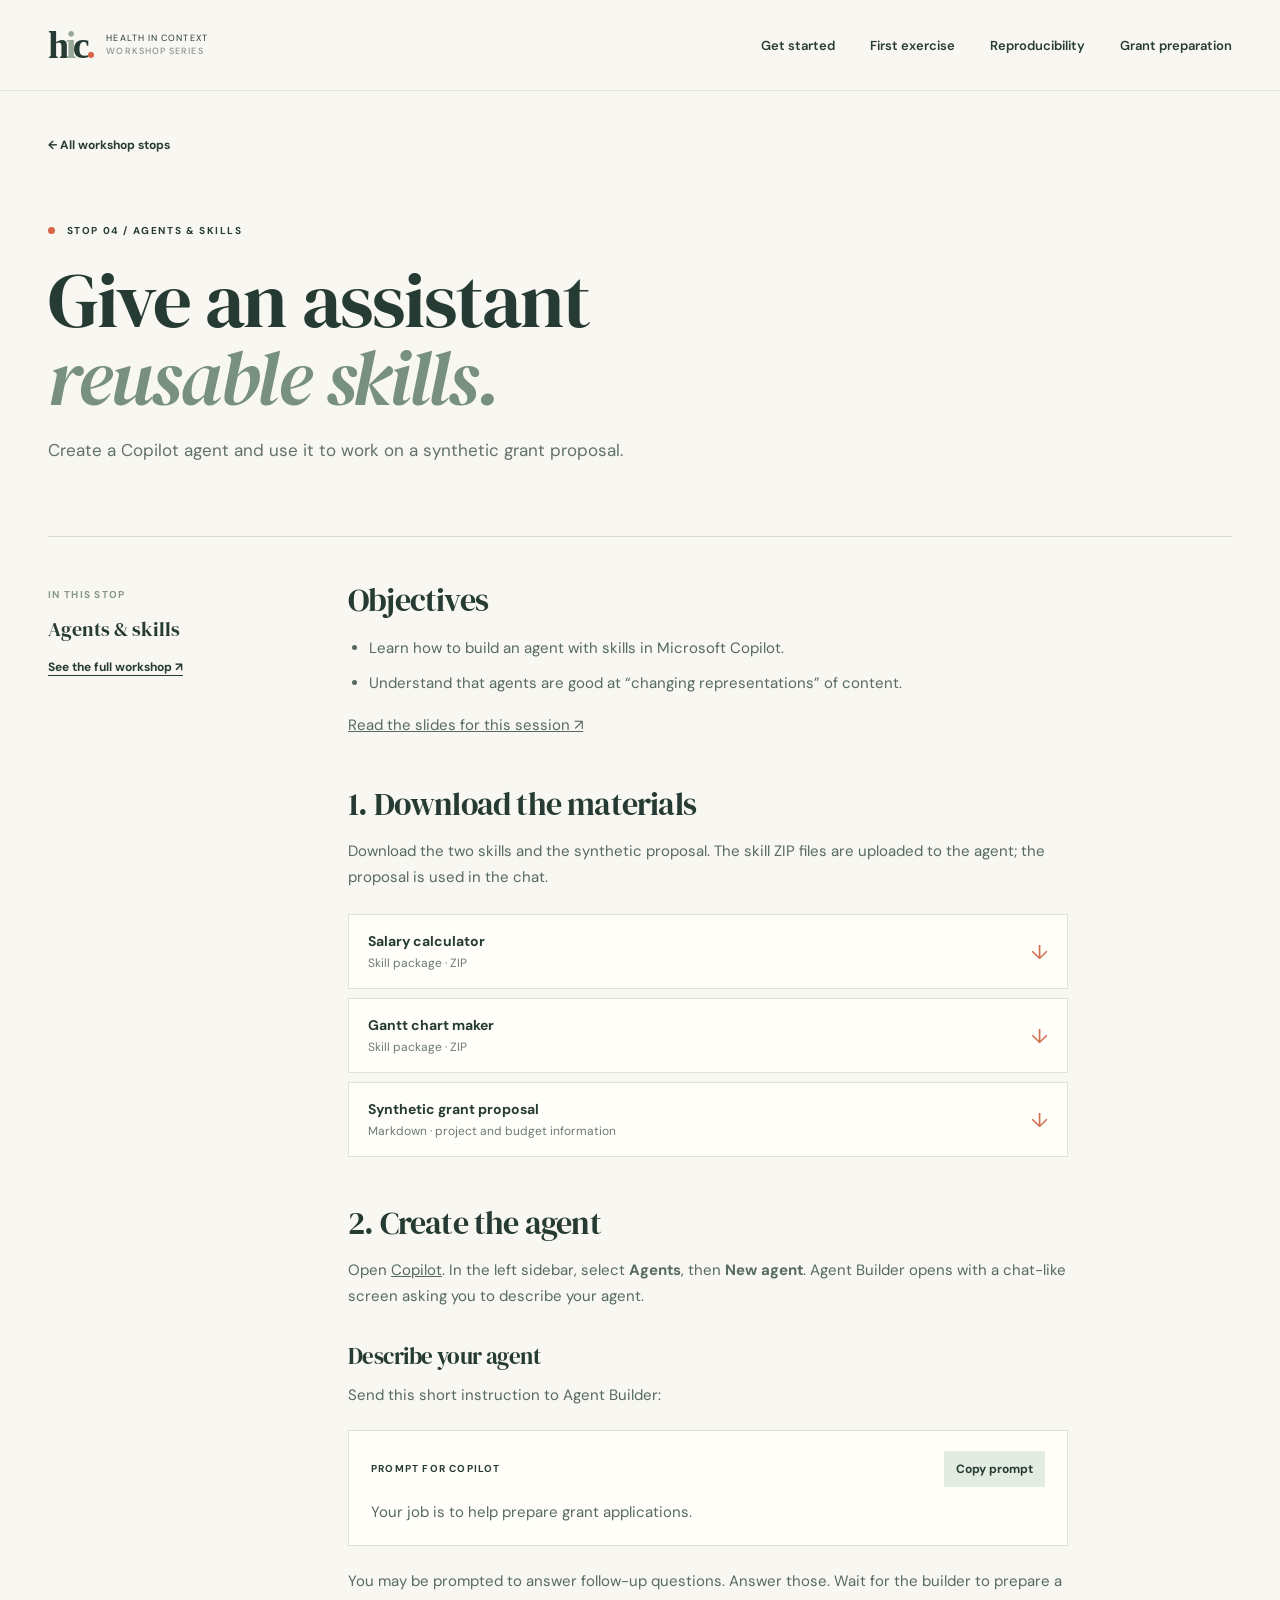
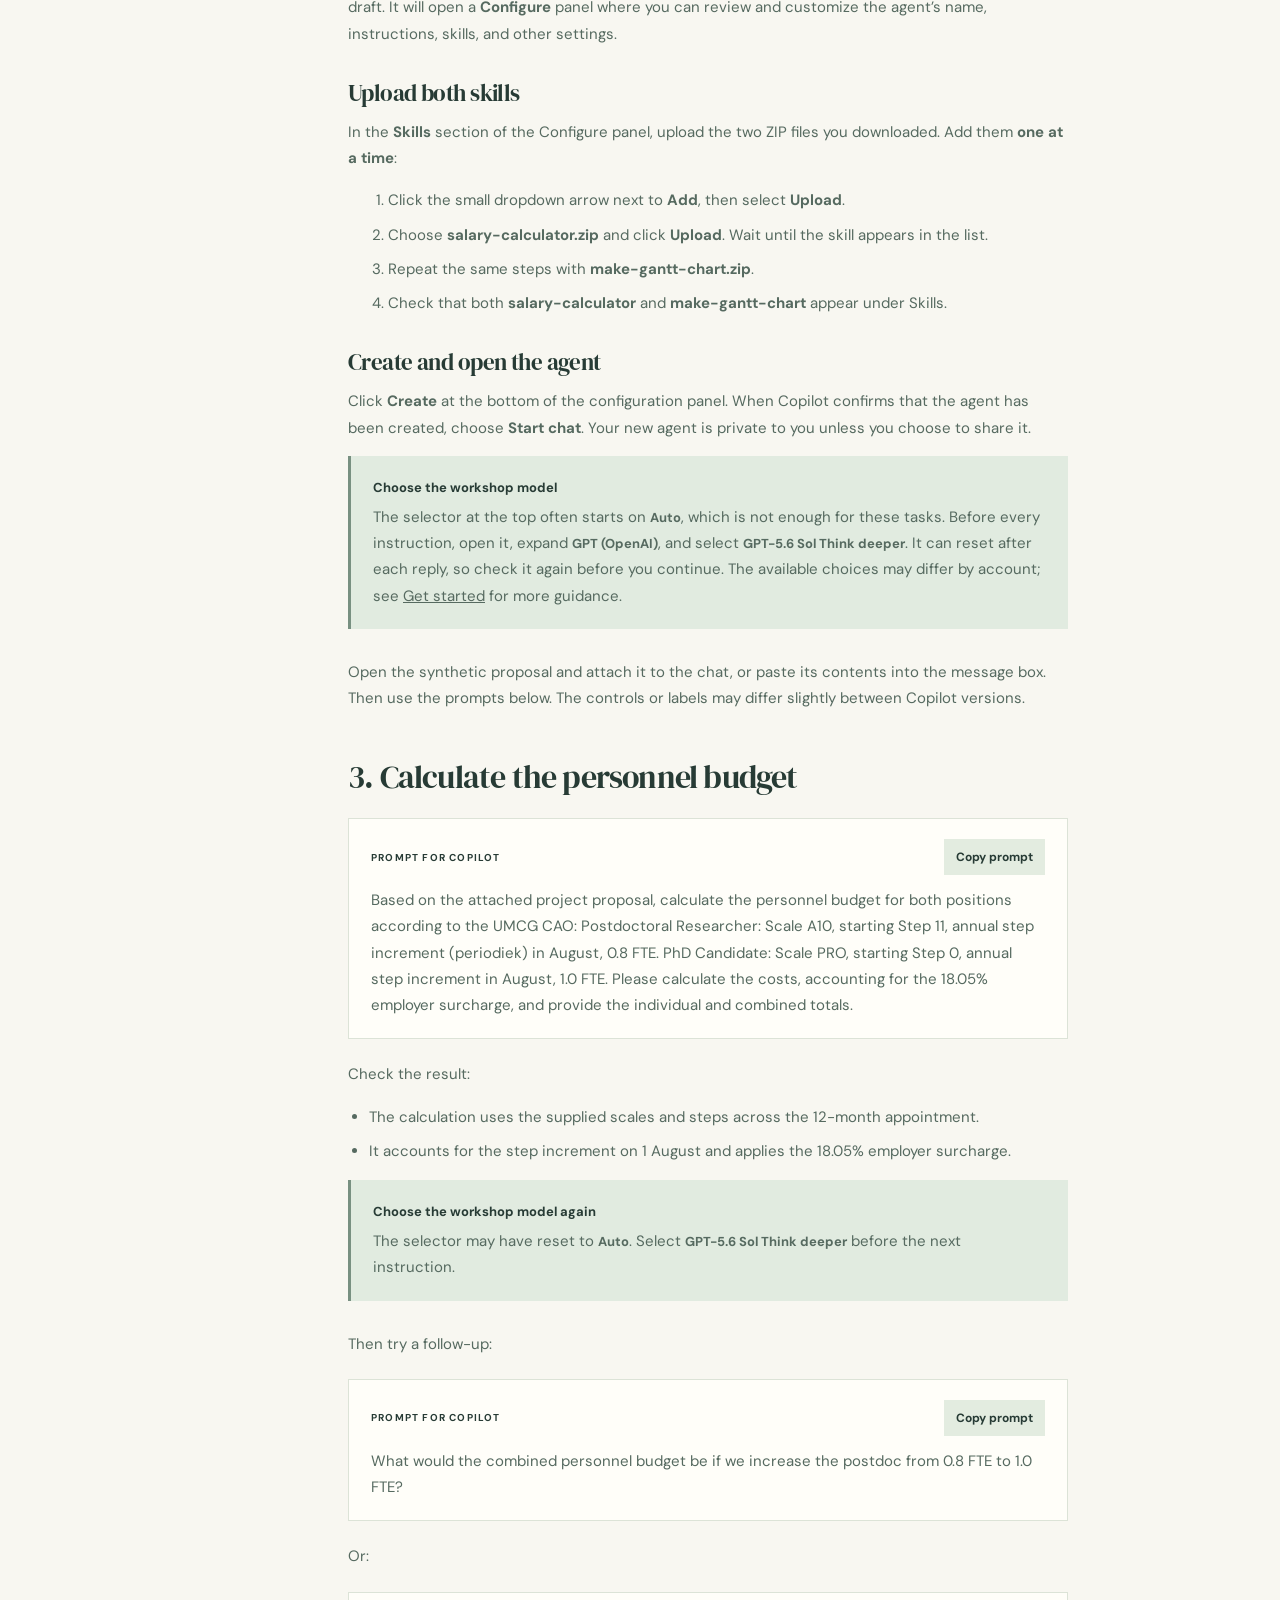
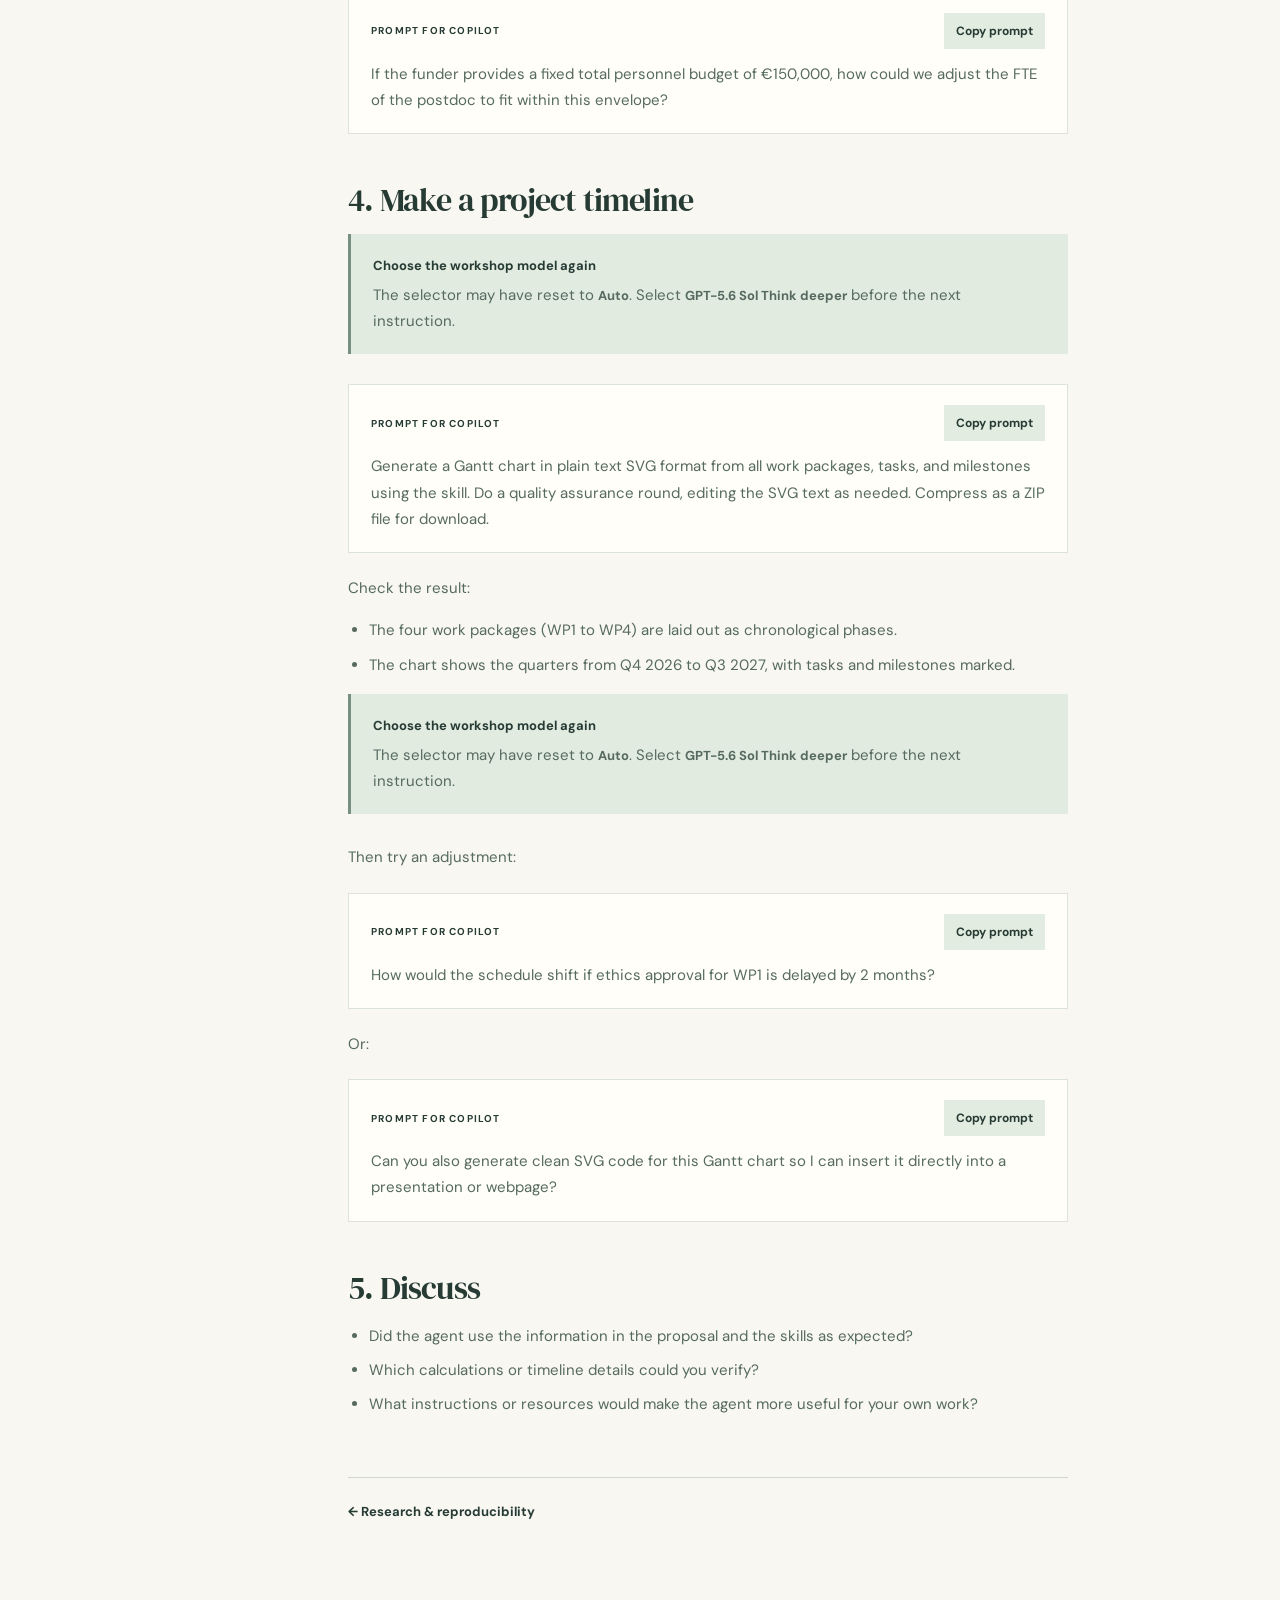
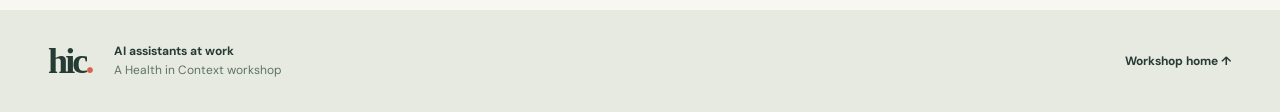
==== commit e44218e5: "Add grant slides and compile in to docs" ====
--- a/docs/grant.html
+++ b/docs/grant.html
@@ -1,5 +1,5 @@
 <!doctype html><html lang="en"><head><meta charset="utf-8"><meta name="viewport" content="width=device-width, initial-scale=1"><title>Agents &amp; skills · AI assistants at work</title><link rel="stylesheet" href="style.css"><script src="script.js" defer></script></head><body>
 <header class="topbar"><a class="brand" href="index.html"><span class="brand-mark">h<span>i</span>c<span class="brand-dot">.</span></span><span>HEALTH IN CONTEXT<br><b>WORKSHOP SERIES</b></span></a><nav aria-label="Workshop navigation"><a href="start.html">Get started</a><a href="first-exercise.html">First exercise</a><a href="reproducibility.html">Reproducibility</a><a href="grant.html">Grant preparation</a></nav></header>
-<main class="page-main wrap"><a class="back-link" href="index.html#exercises">← All workshop stops</a><div class="page-hero"><p class="eyebrow"><span class="status-dot"></span> STOP 04 / AGENTS &amp; SKILLS</p><h1>Give an assistant<br><em>reusable skills.</em></h1><p>Create a Copilot agent and use it to work on a synthetic grant proposal.</p></div><div class="page-layout"><aside class="page-aside"><span>IN THIS STOP</span><p>Agents &amp; skills</p><a href="index.html#exercises">See the full workshop ↗</a></aside><div class="page-content"><h2>1. Download the materials</h2><p>Download the two skills and the synthetic proposal. The skill ZIP files are uploaded to the agent; the proposal is used in the chat.</p><div class="downloads"><a class="download" href="downloads/salary-calculator.zip" download><span><strong>Salary calculator</strong><small>Skill package · ZIP</small></span><span aria-hidden="true">↓</span></a><a class="download" href="downloads/make-gantt-chart.zip" download><span><strong>Gantt chart maker</strong><small>Skill package · ZIP</small></span><span aria-hidden="true">↓</span></a><a class="download" href="downloads/synthetic_grant_proposal.md" download><span><strong>Synthetic grant proposal</strong><small>Markdown · project and budget information</small></span><span aria-hidden="true">↓</span></a></div><h2>2. Create the agent</h2><p>Open <a href="https://m365.cloud.microsoft/chat" target="_blank" rel="noopener noreferrer">Copilot</a>. In the left sidebar, select <strong>Agents</strong>, then <strong>New agent</strong>. Agent Builder opens with a chat-like screen asking you to describe your agent.</p><h3>Describe your agent</h3><p>Send this short instruction to Agent Builder:</p><div class="prompt-box"><div class="prompt-head"><span>PROMPT FOR COPILOT</span><button type="button" class="copy-prompt">Copy prompt</button></div><p class="prompt-text">Your job is to help prepare grant applications.</p><span class="copy-status sr-only" aria-live="polite"></span></div><p>Wait for the builder to prepare a draft. It will open a <strong>Configure</strong> panel where you can review and customize the agent’s name, instructions, skills, and other settings.</p><h3>Upload both skills</h3><p>In the <strong>Skills</strong> section of the Configure panel, upload the two ZIP files you downloaded. Add them <strong>one at a time</strong>:</p><ol><li>Click the small dropdown arrow next to <strong>Add</strong>, then select <strong>Upload</strong>.</li><li>Choose <strong>salary-calculator.zip</strong> and click <strong>Upload</strong>. Wait until the skill appears in the list.</li><li>Repeat the same steps with <strong>make-gantt-chart.zip</strong>.</li><li>Check that both <strong>salary-calculator</strong> and <strong>make-gantt-chart</strong> appear under Skills.</li></ol><h3>Create and open the agent</h3><p>Click <strong>Create</strong> at the bottom of the configuration panel. When Copilot confirms that the agent has been created, choose <strong>Start chat</strong>. Your new agent is private to you unless you choose to share it.</p><div class="tip"><strong>Choose the workshop model</strong><p>In the agent chat, open the model selector at the top (often labelled <strong>Auto</strong>), expand <strong>GPT (OpenAI)</strong>, and select <strong>GPT-5.6 Sol Think deeper</strong> before starting the exercise. The available choices may differ by account; see <a href="start.html">Get started</a> for more guidance.</p></div><p>Open the synthetic proposal and attach it to the chat, or paste its contents into the message box. Then use the prompts below. The controls or labels may differ slightly between Copilot versions.</p><h2>3. Calculate the personnel budget</h2><div class="prompt-box"><div class="prompt-head"><span>PROMPT FOR COPILOT</span><button type="button" class="copy-prompt">Copy prompt</button></div><p class="prompt-text">Based on the attached project proposal, calculate the personnel budget for both positions according to the UMCG CAO: Postdoctoral Researcher: Scale A10, starting Step 11, annual step increment (periodiek) in August, 0.8 FTE. PhD Candidate: Scale PRO, starting Step 0, annual step increment in August, 1.0 FTE. Please calculate the costs, accounting for the 18.05% employer surcharge, and provide the individual and combined totals.</p><span class="copy-status sr-only" aria-live="polite"></span></div>
-<p>Check whether the assistant uses the appointment period, August step increments, FTEs, and surcharge. Then try a follow-up:</p><div class="prompt-box"><div class="prompt-head"><span>PROMPT FOR COPILOT</span><button type="button" class="copy-prompt">Copy prompt</button></div><p class="prompt-text">What would the combined personnel budget be if we increase the postdoc from 0.8 FTE to 1.0 FTE?</p><span class="copy-status sr-only" aria-live="polite"></span></div><h2>4. Make a project timeline</h2><div class="prompt-box"><div class="prompt-head"><span>PROMPT FOR COPILOT</span><button type="button" class="copy-prompt">Copy prompt</button></div><p class="prompt-text">Generate a Gantt chart in plain text SVG format from all work packages, tasks, and milestones using the skill. Do a quality assurance round, editing the SVG text as needed. Compress as a ZIP file for download.</p><span class="copy-status sr-only" aria-live="polite"></span></div>
-<p>Check the four work packages, their timing, and the milestones against the proposal. Ask for changes to the chart or explore how the schedule might shift if a task is delayed.</p><h2>5. Discuss</h2><ul><li>Did the agent use the information in the proposal and the skills as expected?</li><li>Which calculations or timeline details could you verify?</li><li>What instructions or resources would make the agent more useful for your own work?</li></ul><nav class="page-navigation" aria-label="Workshop stops"><a href="reproducibility.html">← Research & reproducibility</a><span></span></nav></div></div></main><footer><div class="wrap footer-inner"><span class="footer-brand">hic<span>.</span></span><p>AI assistants at work<br><span>A Health in Context workshop</span></p><a href="index.html">Workshop home ↑</a></div></footer></body></html>+<main class="page-main wrap"><a class="back-link" href="index.html#exercises">← All workshop stops</a><div class="page-hero"><p class="eyebrow"><span class="status-dot"></span> STOP 04 / AGENTS &amp; SKILLS</p><h1>Give an assistant<br><em>reusable skills.</em></h1><p>Create a Copilot agent and use it to work on a synthetic grant proposal.</p></div><div class="page-layout"><aside class="page-aside"><span>IN THIS STOP</span><p>Agents &amp; skills</p><a href="index.html#exercises">See the full workshop ↗</a></aside><div class="page-content"><h2>Objectives</h2><ul><li>Learn how to build an agent with skills in Microsoft Copilot.</li><li>Understand that agents are good at “changing representations” of content.</li></ul><p><a href="https://github.com/luntergroup/health-in-context-agents-workshop/blob/main/material/intro-slides/part_2_grants.pptx" target="_blank" rel="noopener noreferrer">Read the slides for this session ↗</a></p><h2>1. Download the materials</h2><p>Download the two skills and the synthetic proposal. The skill ZIP files are uploaded to the agent; the proposal is used in the chat.</p><div class="downloads"><a class="download" href="downloads/salary-calculator.zip" download><span><strong>Salary calculator</strong><small>Skill package · ZIP</small></span><span aria-hidden="true">↓</span></a><a class="download" href="downloads/make-gantt-chart.zip" download><span><strong>Gantt chart maker</strong><small>Skill package · ZIP</small></span><span aria-hidden="true">↓</span></a><a class="download" href="downloads/synthetic_grant_proposal.md" download><span><strong>Synthetic grant proposal</strong><small>Markdown · project and budget information</small></span><span aria-hidden="true">↓</span></a></div><h2>2. Create the agent</h2><p>Open <a href="https://m365.cloud.microsoft/chat" target="_blank" rel="noopener noreferrer">Copilot</a>. In the left sidebar, select <strong>Agents</strong>, then <strong>New agent</strong>. Agent Builder opens with a chat-like screen asking you to describe your agent.</p><h3>Describe your agent</h3><p>Send this short instruction to Agent Builder:</p><div class="prompt-box"><div class="prompt-head"><span>PROMPT FOR COPILOT</span><button type="button" class="copy-prompt">Copy prompt</button></div><p class="prompt-text">Your job is to help prepare grant applications.</p><span class="copy-status sr-only" aria-live="polite"></span></div><p>You may be prompted to answer follow-up questions. Answer those. Wait for the builder to prepare a draft. It will open a <strong>Configure</strong> panel where you can review and customize the agent’s name, instructions, skills, and other settings.</p><h3>Upload both skills</h3><p>In the <strong>Skills</strong> section of the Configure panel, upload the two ZIP files you downloaded. Add them <strong>one at a time</strong>:</p><ol><li>Click the small dropdown arrow next to <strong>Add</strong>, then select <strong>Upload</strong>.</li><li>Choose <strong>salary-calculator.zip</strong> and click <strong>Upload</strong>. Wait until the skill appears in the list.</li><li>Repeat the same steps with <strong>make-gantt-chart.zip</strong>.</li><li>Check that both <strong>salary-calculator</strong> and <strong>make-gantt-chart</strong> appear under Skills.</li></ol><h3>Create and open the agent</h3><p>Click <strong>Create</strong> at the bottom of the configuration panel. When Copilot confirms that the agent has been created, choose <strong>Start chat</strong>. Your new agent is private to you unless you choose to share it.</p><div class="tip"><strong>Choose the workshop model</strong><p>The selector at the top often starts on <strong>Auto</strong>, which is not enough for these tasks. Before every instruction, open it, expand <strong>GPT (OpenAI)</strong>, and select <strong>GPT-5.6 Sol Think deeper</strong>. It can reset after each reply, so check it again before you continue. The available choices may differ by account; see <a href="start.html">Get started</a> for more guidance.</p></div><p>Open the synthetic proposal and attach it to the chat, or paste its contents into the message box. Then use the prompts below. The controls or labels may differ slightly between Copilot versions.</p><h2>3. Calculate the personnel budget</h2><div class="prompt-box"><div class="prompt-head"><span>PROMPT FOR COPILOT</span><button type="button" class="copy-prompt">Copy prompt</button></div><p class="prompt-text">Based on the attached project proposal, calculate the personnel budget for both positions according to the UMCG CAO: Postdoctoral Researcher: Scale A10, starting Step 11, annual step increment (periodiek) in August, 0.8 FTE. PhD Candidate: Scale PRO, starting Step 0, annual step increment in August, 1.0 FTE. Please calculate the costs, accounting for the 18.05% employer surcharge, and provide the individual and combined totals.</p><span class="copy-status sr-only" aria-live="polite"></span></div>
+<p>Check the result:</p><ul><li>The calculation uses the supplied scales and steps across the 12-month appointment.</li><li>It accounts for the step increment on 1 August and applies the 18.05% employer surcharge.</li></ul><div class="tip"><strong>Choose the workshop model again</strong><p>The selector may have reset to <strong>Auto</strong>. Select <strong>GPT-5.6 Sol Think deeper</strong> before the next instruction.</p></div><p>Then try a follow-up:</p><div class="prompt-box"><div class="prompt-head"><span>PROMPT FOR COPILOT</span><button type="button" class="copy-prompt">Copy prompt</button></div><p class="prompt-text">What would the combined personnel budget be if we increase the postdoc from 0.8 FTE to 1.0 FTE?</p><span class="copy-status sr-only" aria-live="polite"></span></div><p>Or:</p><div class="prompt-box"><div class="prompt-head"><span>PROMPT FOR COPILOT</span><button type="button" class="copy-prompt">Copy prompt</button></div><p class="prompt-text">If the funder provides a fixed total personnel budget of €150,000, how could we adjust the FTE of the postdoc to fit within this envelope?</p><span class="copy-status sr-only" aria-live="polite"></span></div><h2>4. Make a project timeline</h2><div class="tip"><strong>Choose the workshop model again</strong><p>The selector may have reset to <strong>Auto</strong>. Select <strong>GPT-5.6 Sol Think deeper</strong> before the next instruction.</p></div><div class="prompt-box"><div class="prompt-head"><span>PROMPT FOR COPILOT</span><button type="button" class="copy-prompt">Copy prompt</button></div><p class="prompt-text">Generate a Gantt chart in plain text SVG format from all work packages, tasks, and milestones using the skill. Do a quality assurance round, editing the SVG text as needed. Compress as a ZIP file for download.</p><span class="copy-status sr-only" aria-live="polite"></span></div>
+<p>Check the result:</p><ul><li>The four work packages (WP1 to WP4) are laid out as chronological phases.</li><li>The chart shows the quarters from Q4 2026 to Q3 2027, with tasks and milestones marked.</li></ul><div class="tip"><strong>Choose the workshop model again</strong><p>The selector may have reset to <strong>Auto</strong>. Select <strong>GPT-5.6 Sol Think deeper</strong> before the next instruction.</p></div><p>Then try an adjustment:</p><div class="prompt-box"><div class="prompt-head"><span>PROMPT FOR COPILOT</span><button type="button" class="copy-prompt">Copy prompt</button></div><p class="prompt-text">How would the schedule shift if ethics approval for WP1 is delayed by 2 months?</p><span class="copy-status sr-only" aria-live="polite"></span></div><p>Or:</p><div class="prompt-box"><div class="prompt-head"><span>PROMPT FOR COPILOT</span><button type="button" class="copy-prompt">Copy prompt</button></div><p class="prompt-text">Can you also generate clean SVG code for this Gantt chart so I can insert it directly into a presentation or webpage?</p><span class="copy-status sr-only" aria-live="polite"></span></div><h2>5. Discuss</h2><ul><li>Did the agent use the information in the proposal and the skills as expected?</li><li>Which calculations or timeline details could you verify?</li><li>What instructions or resources would make the agent more useful for your own work?</li></ul><nav class="page-navigation" aria-label="Workshop stops"><a href="reproducibility.html">← Research & reproducibility</a><span></span></nav></div></div></main><footer><div class="wrap footer-inner"><span class="footer-brand">hic<span>.</span></span><p>AI assistants at work<br><span>A Health in Context workshop</span></p><a href="index.html">Workshop home ↑</a></div></footer></body></html>
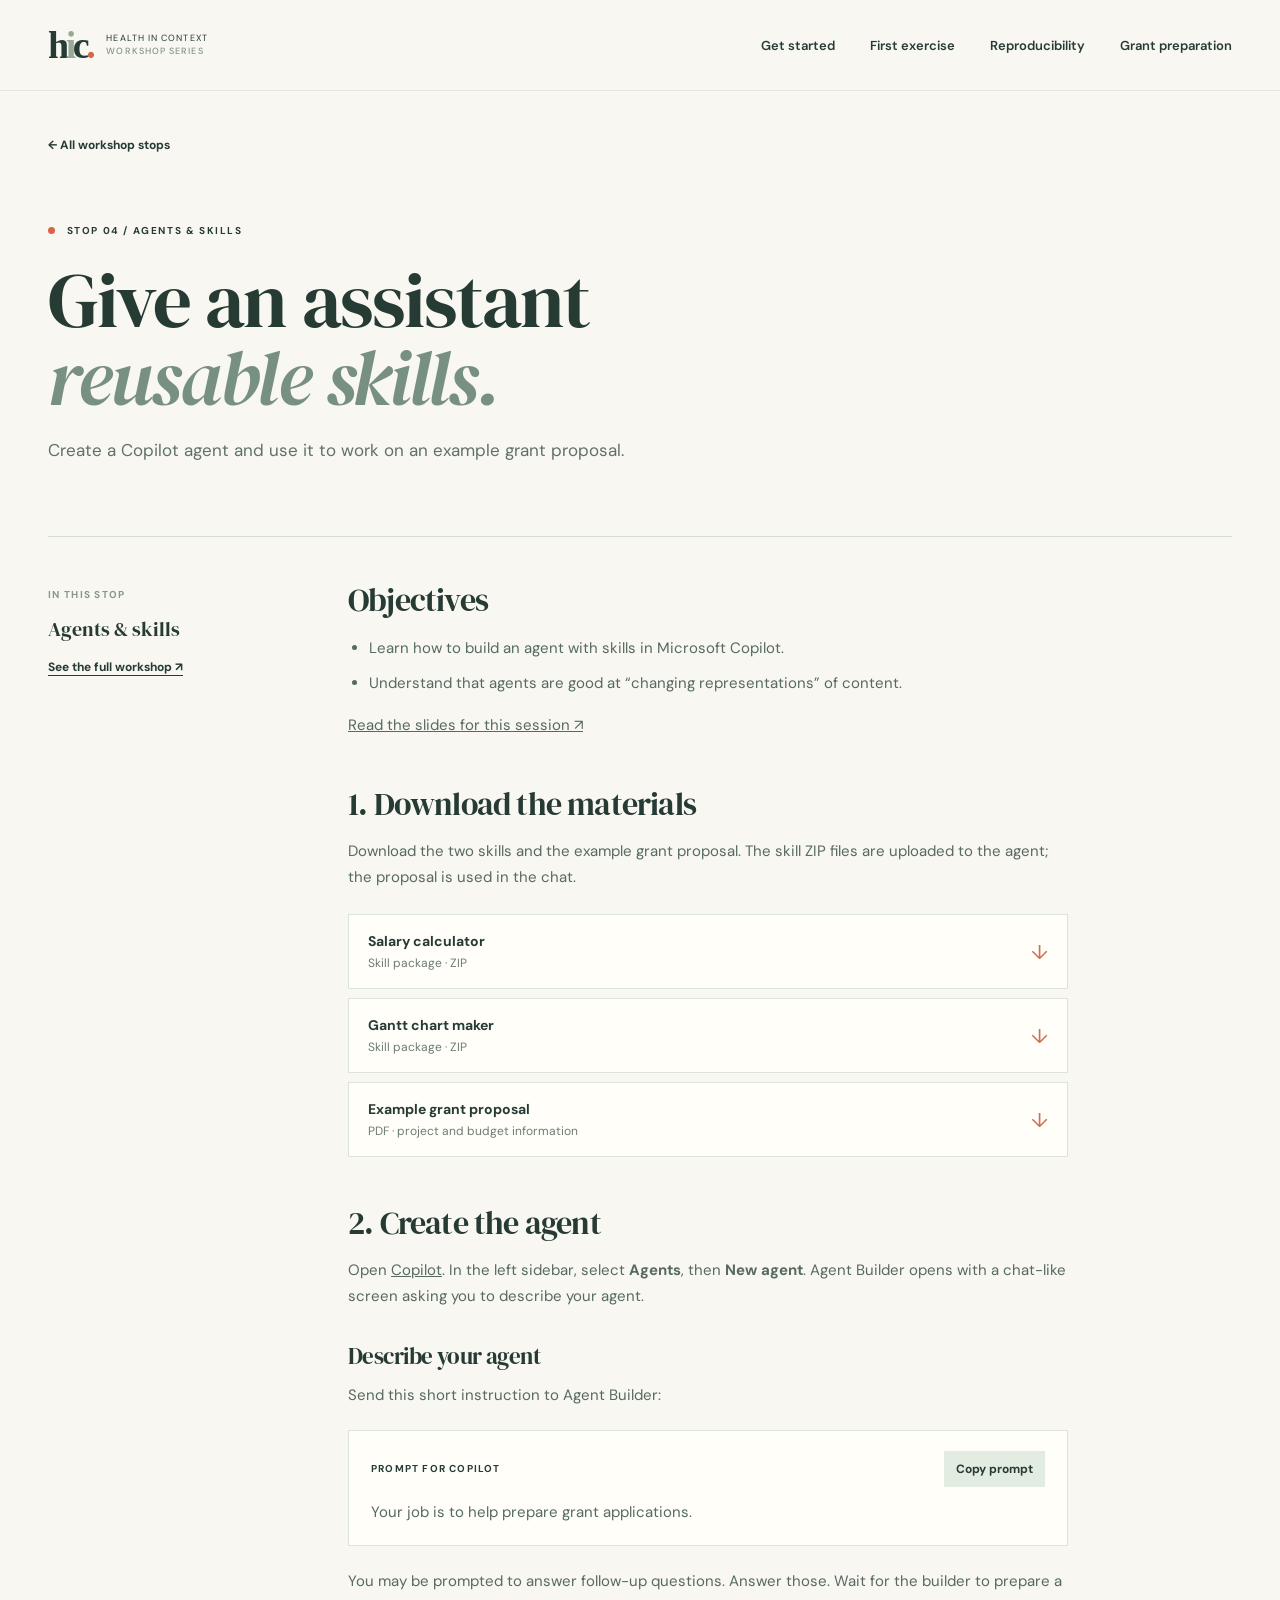
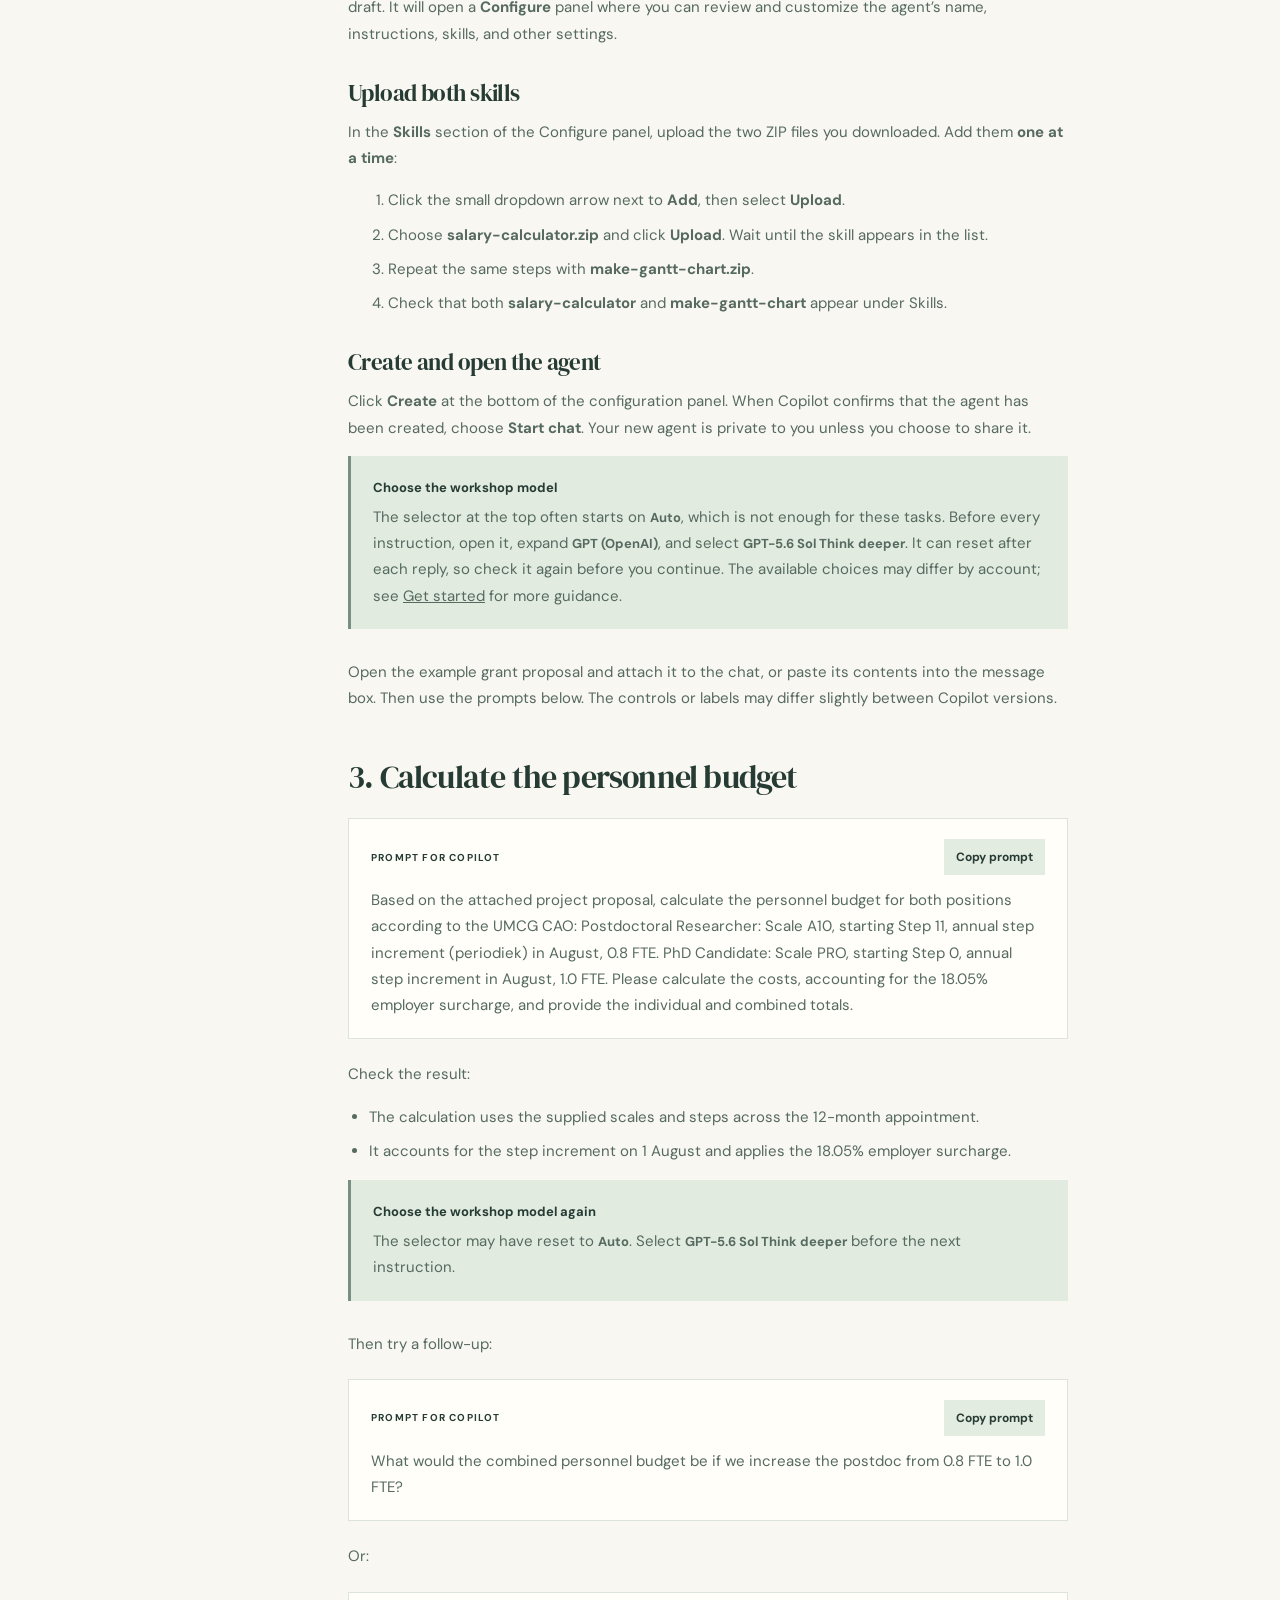
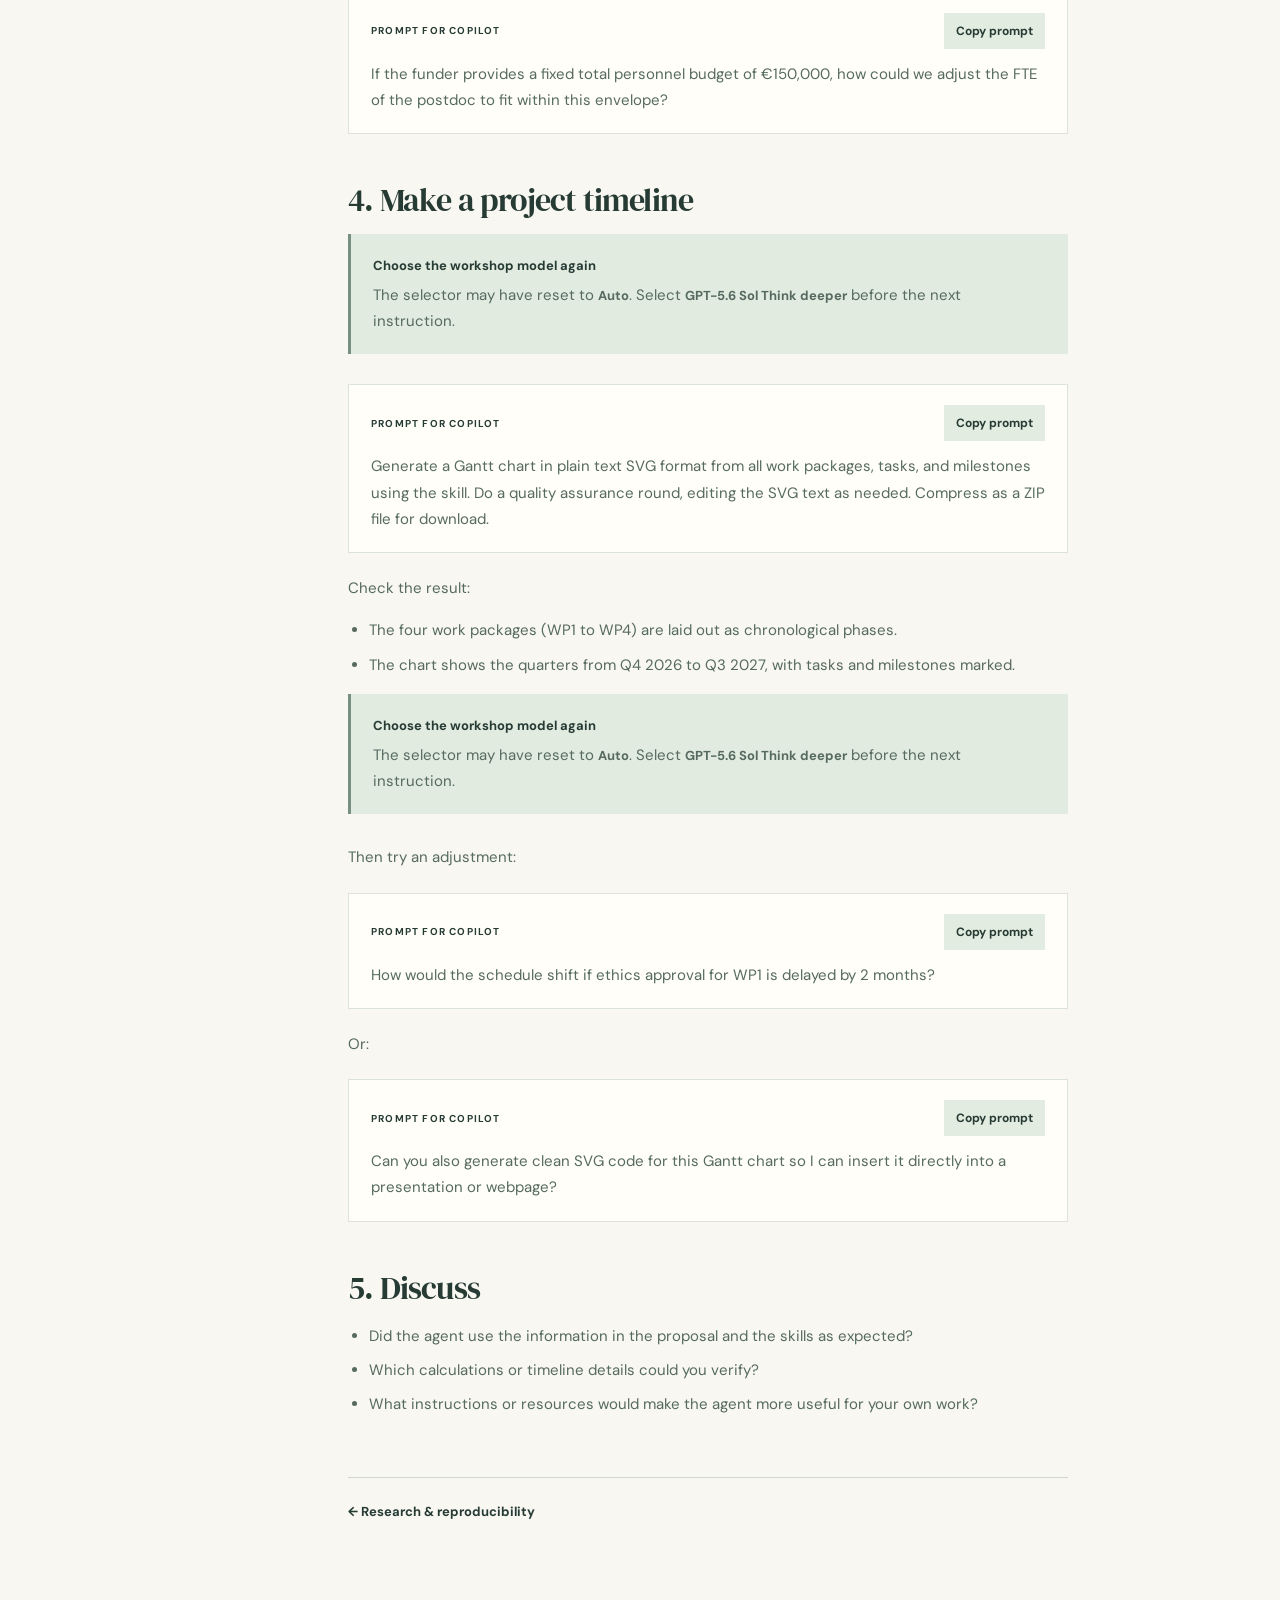
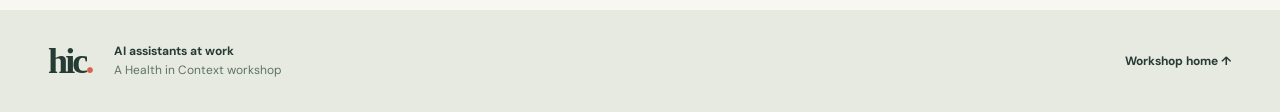
==== commit 3749cbc0: "refactor: rename the synthetic grant proposal to an example grant Participants download the proposal" ====
--- a/docs/grant.html
+++ b/docs/grant.html
@@ -1,5 +1,5 @@
 <!doctype html><html lang="en"><head><meta charset="utf-8"><meta name="viewport" content="width=device-width, initial-scale=1"><title>Agents &amp; skills · AI assistants at work</title><link rel="stylesheet" href="style.css"><script src="script.js" defer></script></head><body>
 <header class="topbar"><a class="brand" href="index.html"><span class="brand-mark">h<span>i</span>c<span class="brand-dot">.</span></span><span>HEALTH IN CONTEXT<br><b>WORKSHOP SERIES</b></span></a><nav aria-label="Workshop navigation"><a href="start.html">Get started</a><a href="first-exercise.html">First exercise</a><a href="reproducibility.html">Reproducibility</a><a href="grant.html">Grant preparation</a></nav></header>
-<main class="page-main wrap"><a class="back-link" href="index.html#exercises">← All workshop stops</a><div class="page-hero"><p class="eyebrow"><span class="status-dot"></span> STOP 04 / AGENTS &amp; SKILLS</p><h1>Give an assistant<br><em>reusable skills.</em></h1><p>Create a Copilot agent and use it to work on a synthetic grant proposal.</p></div><div class="page-layout"><aside class="page-aside"><span>IN THIS STOP</span><p>Agents &amp; skills</p><a href="index.html#exercises">See the full workshop ↗</a></aside><div class="page-content"><h2>Objectives</h2><ul><li>Learn how to build an agent with skills in Microsoft Copilot.</li><li>Understand that agents are good at “changing representations” of content.</li></ul><p><a href="https://github.com/luntergroup/health-in-context-agents-workshop/blob/main/material/intro-slides/part_2_grants.pptx" target="_blank" rel="noopener noreferrer">Read the slides for this session ↗</a></p><h2>1. Download the materials</h2><p>Download the two skills and the synthetic proposal. The skill ZIP files are uploaded to the agent; the proposal is used in the chat.</p><div class="downloads"><a class="download" href="downloads/salary-calculator.zip" download><span><strong>Salary calculator</strong><small>Skill package · ZIP</small></span><span aria-hidden="true">↓</span></a><a class="download" href="downloads/make-gantt-chart.zip" download><span><strong>Gantt chart maker</strong><small>Skill package · ZIP</small></span><span aria-hidden="true">↓</span></a><a class="download" href="downloads/synthetic_grant_proposal.md" download><span><strong>Synthetic grant proposal</strong><small>Markdown · project and budget information</small></span><span aria-hidden="true">↓</span></a></div><h2>2. Create the agent</h2><p>Open <a href="https://m365.cloud.microsoft/chat" target="_blank" rel="noopener noreferrer">Copilot</a>. In the left sidebar, select <strong>Agents</strong>, then <strong>New agent</strong>. Agent Builder opens with a chat-like screen asking you to describe your agent.</p><h3>Describe your agent</h3><p>Send this short instruction to Agent Builder:</p><div class="prompt-box"><div class="prompt-head"><span>PROMPT FOR COPILOT</span><button type="button" class="copy-prompt">Copy prompt</button></div><p class="prompt-text">Your job is to help prepare grant applications.</p><span class="copy-status sr-only" aria-live="polite"></span></div><p>You may be prompted to answer follow-up questions. Answer those. Wait for the builder to prepare a draft. It will open a <strong>Configure</strong> panel where you can review and customize the agent’s name, instructions, skills, and other settings.</p><h3>Upload both skills</h3><p>In the <strong>Skills</strong> section of the Configure panel, upload the two ZIP files you downloaded. Add them <strong>one at a time</strong>:</p><ol><li>Click the small dropdown arrow next to <strong>Add</strong>, then select <strong>Upload</strong>.</li><li>Choose <strong>salary-calculator.zip</strong> and click <strong>Upload</strong>. Wait until the skill appears in the list.</li><li>Repeat the same steps with <strong>make-gantt-chart.zip</strong>.</li><li>Check that both <strong>salary-calculator</strong> and <strong>make-gantt-chart</strong> appear under Skills.</li></ol><h3>Create and open the agent</h3><p>Click <strong>Create</strong> at the bottom of the configuration panel. When Copilot confirms that the agent has been created, choose <strong>Start chat</strong>. Your new agent is private to you unless you choose to share it.</p><div class="tip"><strong>Choose the workshop model</strong><p>The selector at the top often starts on <strong>Auto</strong>, which is not enough for these tasks. Before every instruction, open it, expand <strong>GPT (OpenAI)</strong>, and select <strong>GPT-5.6 Sol Think deeper</strong>. It can reset after each reply, so check it again before you continue. The available choices may differ by account; see <a href="start.html">Get started</a> for more guidance.</p></div><p>Open the synthetic proposal and attach it to the chat, or paste its contents into the message box. Then use the prompts below. The controls or labels may differ slightly between Copilot versions.</p><h2>3. Calculate the personnel budget</h2><div class="prompt-box"><div class="prompt-head"><span>PROMPT FOR COPILOT</span><button type="button" class="copy-prompt">Copy prompt</button></div><p class="prompt-text">Based on the attached project proposal, calculate the personnel budget for both positions according to the UMCG CAO: Postdoctoral Researcher: Scale A10, starting Step 11, annual step increment (periodiek) in August, 0.8 FTE. PhD Candidate: Scale PRO, starting Step 0, annual step increment in August, 1.0 FTE. Please calculate the costs, accounting for the 18.05% employer surcharge, and provide the individual and combined totals.</p><span class="copy-status sr-only" aria-live="polite"></span></div>
+<main class="page-main wrap"><a class="back-link" href="index.html#exercises">← All workshop stops</a><div class="page-hero"><p class="eyebrow"><span class="status-dot"></span> STOP 04 / AGENTS &amp; SKILLS</p><h1>Give an assistant<br><em>reusable skills.</em></h1><p>Create a Copilot agent and use it to work on an example grant proposal.</p></div><div class="page-layout"><aside class="page-aside"><span>IN THIS STOP</span><p>Agents &amp; skills</p><a href="index.html#exercises">See the full workshop ↗</a></aside><div class="page-content"><h2>Objectives</h2><ul><li>Learn how to build an agent with skills in Microsoft Copilot.</li><li>Understand that agents are good at “changing representations” of content.</li></ul><p><a href="https://github.com/luntergroup/health-in-context-agents-workshop/blob/main/material/intro-slides/part_2_grants.pptx" target="_blank" rel="noopener noreferrer">Read the slides for this session ↗</a></p><h2>1. Download the materials</h2><p>Download the two skills and the example grant proposal. The skill ZIP files are uploaded to the agent; the proposal is used in the chat.</p><div class="downloads"><a class="download" href="downloads/salary-calculator.zip" download><span><strong>Salary calculator</strong><small>Skill package · ZIP</small></span><span aria-hidden="true">↓</span></a><a class="download" href="downloads/make-gantt-chart.zip" download><span><strong>Gantt chart maker</strong><small>Skill package · ZIP</small></span><span aria-hidden="true">↓</span></a><a class="download" href="https://github.com/luntergroup/health-in-context-agents-workshop/releases/latest/download/example_grant_proposal.pdf" target="_blank" rel="noopener noreferrer"><span><strong>Example grant proposal</strong><small>PDF · project and budget information</small></span><span aria-hidden="true">↓</span></a></div><h2>2. Create the agent</h2><p>Open <a href="https://m365.cloud.microsoft/chat" target="_blank" rel="noopener noreferrer">Copilot</a>. In the left sidebar, select <strong>Agents</strong>, then <strong>New agent</strong>. Agent Builder opens with a chat-like screen asking you to describe your agent.</p><h3>Describe your agent</h3><p>Send this short instruction to Agent Builder:</p><div class="prompt-box"><div class="prompt-head"><span>PROMPT FOR COPILOT</span><button type="button" class="copy-prompt">Copy prompt</button></div><p class="prompt-text">Your job is to help prepare grant applications.</p><span class="copy-status sr-only" aria-live="polite"></span></div><p>You may be prompted to answer follow-up questions. Answer those. Wait for the builder to prepare a draft. It will open a <strong>Configure</strong> panel where you can review and customize the agent’s name, instructions, skills, and other settings.</p><h3>Upload both skills</h3><p>In the <strong>Skills</strong> section of the Configure panel, upload the two ZIP files you downloaded. Add them <strong>one at a time</strong>:</p><ol><li>Click the small dropdown arrow next to <strong>Add</strong>, then select <strong>Upload</strong>.</li><li>Choose <strong>salary-calculator.zip</strong> and click <strong>Upload</strong>. Wait until the skill appears in the list.</li><li>Repeat the same steps with <strong>make-gantt-chart.zip</strong>.</li><li>Check that both <strong>salary-calculator</strong> and <strong>make-gantt-chart</strong> appear under Skills.</li></ol><h3>Create and open the agent</h3><p>Click <strong>Create</strong> at the bottom of the configuration panel. When Copilot confirms that the agent has been created, choose <strong>Start chat</strong>. Your new agent is private to you unless you choose to share it.</p><div class="tip"><strong>Choose the workshop model</strong><p>The selector at the top often starts on <strong>Auto</strong>, which is not enough for these tasks. Before every instruction, open it, expand <strong>GPT (OpenAI)</strong>, and select <strong>GPT-5.6 Sol Think deeper</strong>. It can reset after each reply, so check it again before you continue. The available choices may differ by account; see <a href="start.html">Get started</a> for more guidance.</p></div><p>Open the example grant proposal and attach it to the chat, or paste its contents into the message box. Then use the prompts below. The controls or labels may differ slightly between Copilot versions.</p><h2>3. Calculate the personnel budget</h2><div class="prompt-box"><div class="prompt-head"><span>PROMPT FOR COPILOT</span><button type="button" class="copy-prompt">Copy prompt</button></div><p class="prompt-text">Based on the attached project proposal, calculate the personnel budget for both positions according to the UMCG CAO: Postdoctoral Researcher: Scale A10, starting Step 11, annual step increment (periodiek) in August, 0.8 FTE. PhD Candidate: Scale PRO, starting Step 0, annual step increment in August, 1.0 FTE. Please calculate the costs, accounting for the 18.05% employer surcharge, and provide the individual and combined totals.</p><span class="copy-status sr-only" aria-live="polite"></span></div>
 <p>Check the result:</p><ul><li>The calculation uses the supplied scales and steps across the 12-month appointment.</li><li>It accounts for the step increment on 1 August and applies the 18.05% employer surcharge.</li></ul><div class="tip"><strong>Choose the workshop model again</strong><p>The selector may have reset to <strong>Auto</strong>. Select <strong>GPT-5.6 Sol Think deeper</strong> before the next instruction.</p></div><p>Then try a follow-up:</p><div class="prompt-box"><div class="prompt-head"><span>PROMPT FOR COPILOT</span><button type="button" class="copy-prompt">Copy prompt</button></div><p class="prompt-text">What would the combined personnel budget be if we increase the postdoc from 0.8 FTE to 1.0 FTE?</p><span class="copy-status sr-only" aria-live="polite"></span></div><p>Or:</p><div class="prompt-box"><div class="prompt-head"><span>PROMPT FOR COPILOT</span><button type="button" class="copy-prompt">Copy prompt</button></div><p class="prompt-text">If the funder provides a fixed total personnel budget of €150,000, how could we adjust the FTE of the postdoc to fit within this envelope?</p><span class="copy-status sr-only" aria-live="polite"></span></div><h2>4. Make a project timeline</h2><div class="tip"><strong>Choose the workshop model again</strong><p>The selector may have reset to <strong>Auto</strong>. Select <strong>GPT-5.6 Sol Think deeper</strong> before the next instruction.</p></div><div class="prompt-box"><div class="prompt-head"><span>PROMPT FOR COPILOT</span><button type="button" class="copy-prompt">Copy prompt</button></div><p class="prompt-text">Generate a Gantt chart in plain text SVG format from all work packages, tasks, and milestones using the skill. Do a quality assurance round, editing the SVG text as needed. Compress as a ZIP file for download.</p><span class="copy-status sr-only" aria-live="polite"></span></div>
 <p>Check the result:</p><ul><li>The four work packages (WP1 to WP4) are laid out as chronological phases.</li><li>The chart shows the quarters from Q4 2026 to Q3 2027, with tasks and milestones marked.</li></ul><div class="tip"><strong>Choose the workshop model again</strong><p>The selector may have reset to <strong>Auto</strong>. Select <strong>GPT-5.6 Sol Think deeper</strong> before the next instruction.</p></div><p>Then try an adjustment:</p><div class="prompt-box"><div class="prompt-head"><span>PROMPT FOR COPILOT</span><button type="button" class="copy-prompt">Copy prompt</button></div><p class="prompt-text">How would the schedule shift if ethics approval for WP1 is delayed by 2 months?</p><span class="copy-status sr-only" aria-live="polite"></span></div><p>Or:</p><div class="prompt-box"><div class="prompt-head"><span>PROMPT FOR COPILOT</span><button type="button" class="copy-prompt">Copy prompt</button></div><p class="prompt-text">Can you also generate clean SVG code for this Gantt chart so I can insert it directly into a presentation or webpage?</p><span class="copy-status sr-only" aria-live="polite"></span></div><h2>5. Discuss</h2><ul><li>Did the agent use the information in the proposal and the skills as expected?</li><li>Which calculations or timeline details could you verify?</li><li>What instructions or resources would make the agent more useful for your own work?</li></ul><nav class="page-navigation" aria-label="Workshop stops"><a href="reproducibility.html">← Research & reproducibility</a><span></span></nav></div></div></main><footer><div class="wrap footer-inner"><span class="footer-brand">hic<span>.</span></span><p>AI assistants at work<br><span>A Health in Context workshop</span></p><a href="index.html">Workshop home ↑</a></div></footer></body></html>
